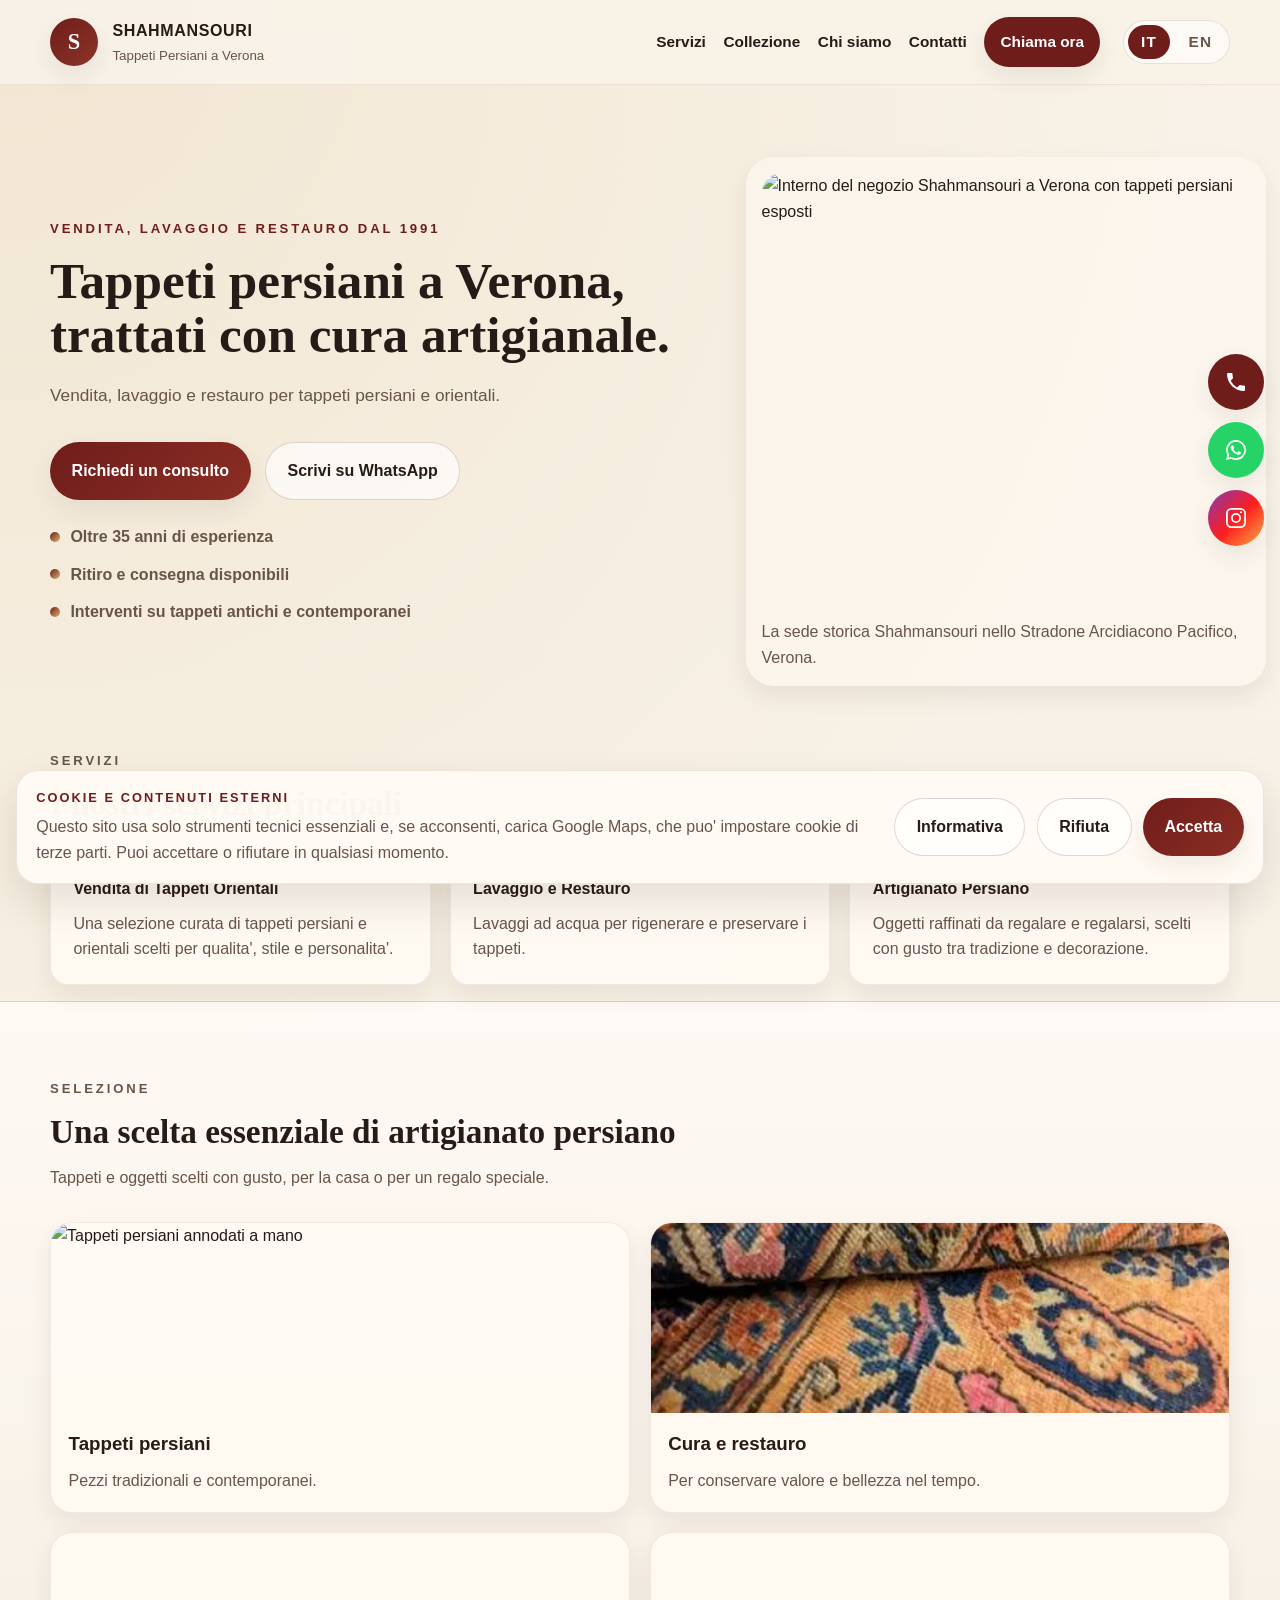
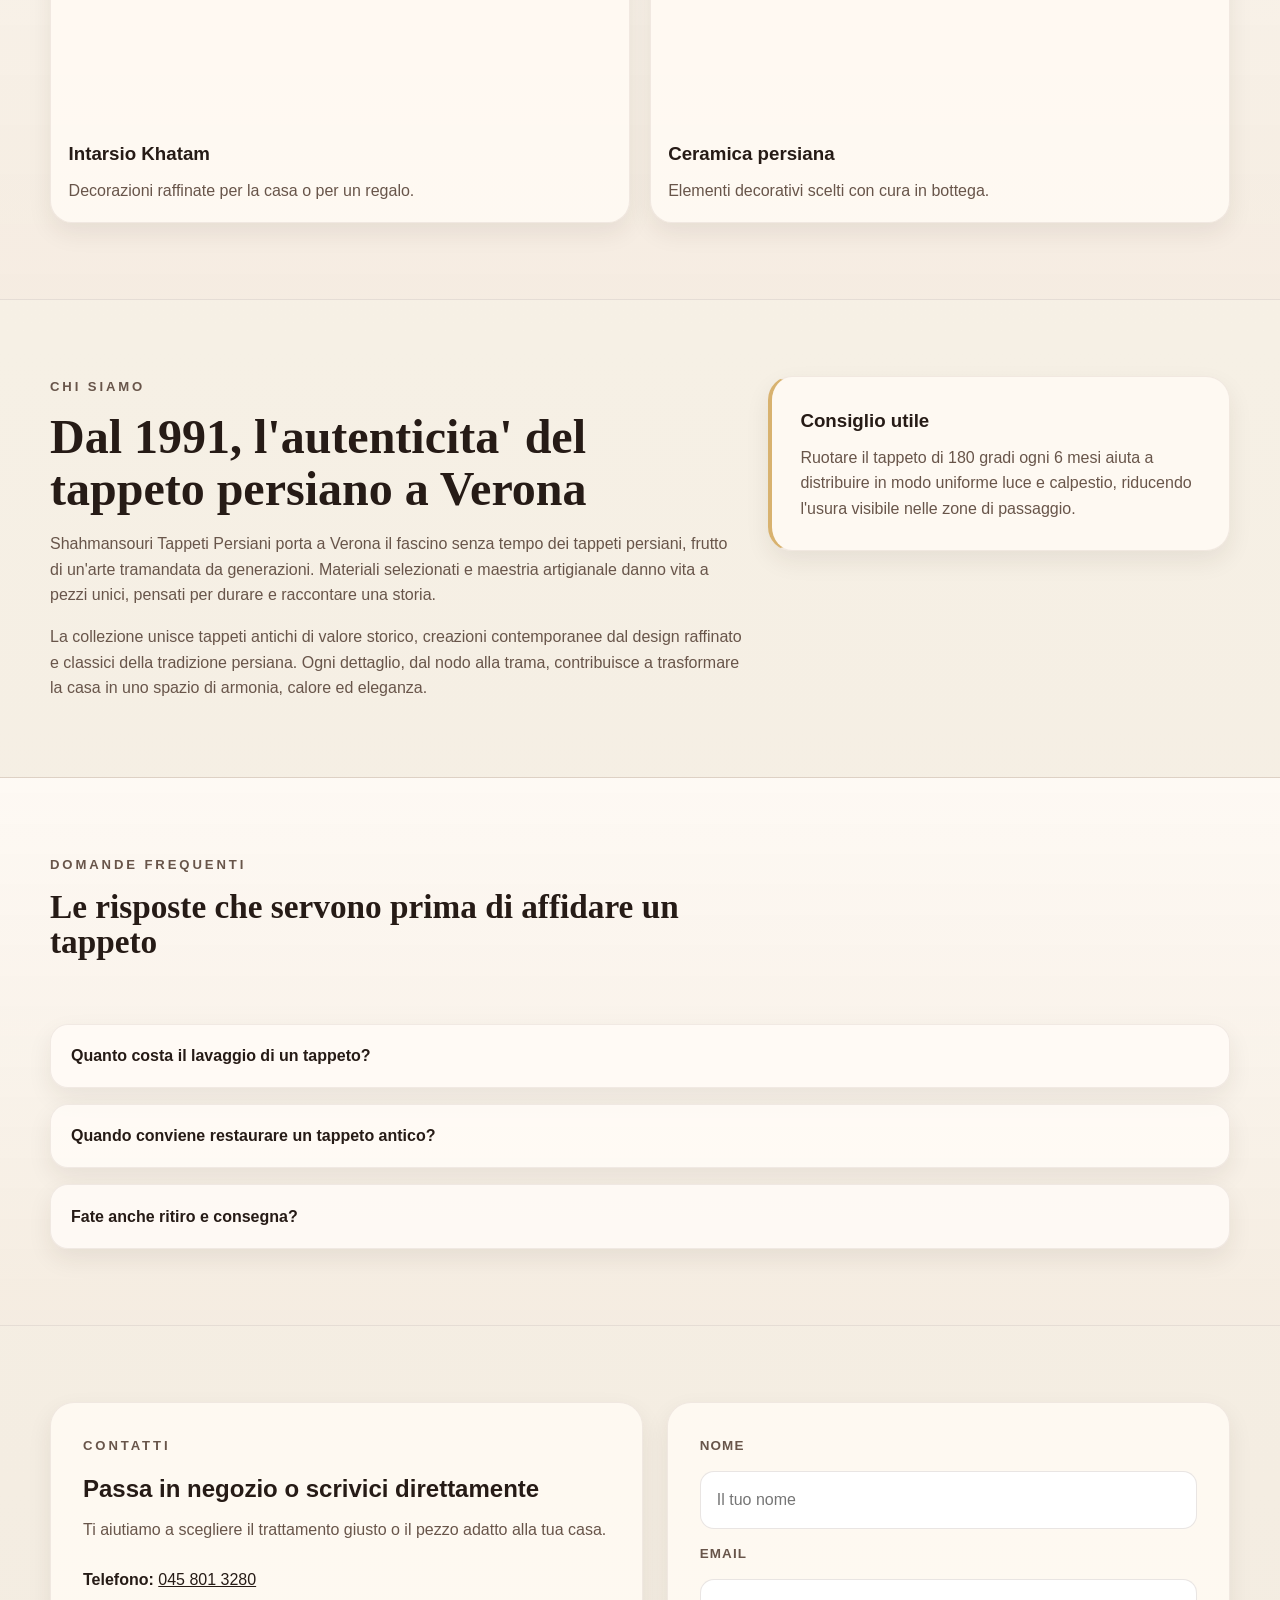
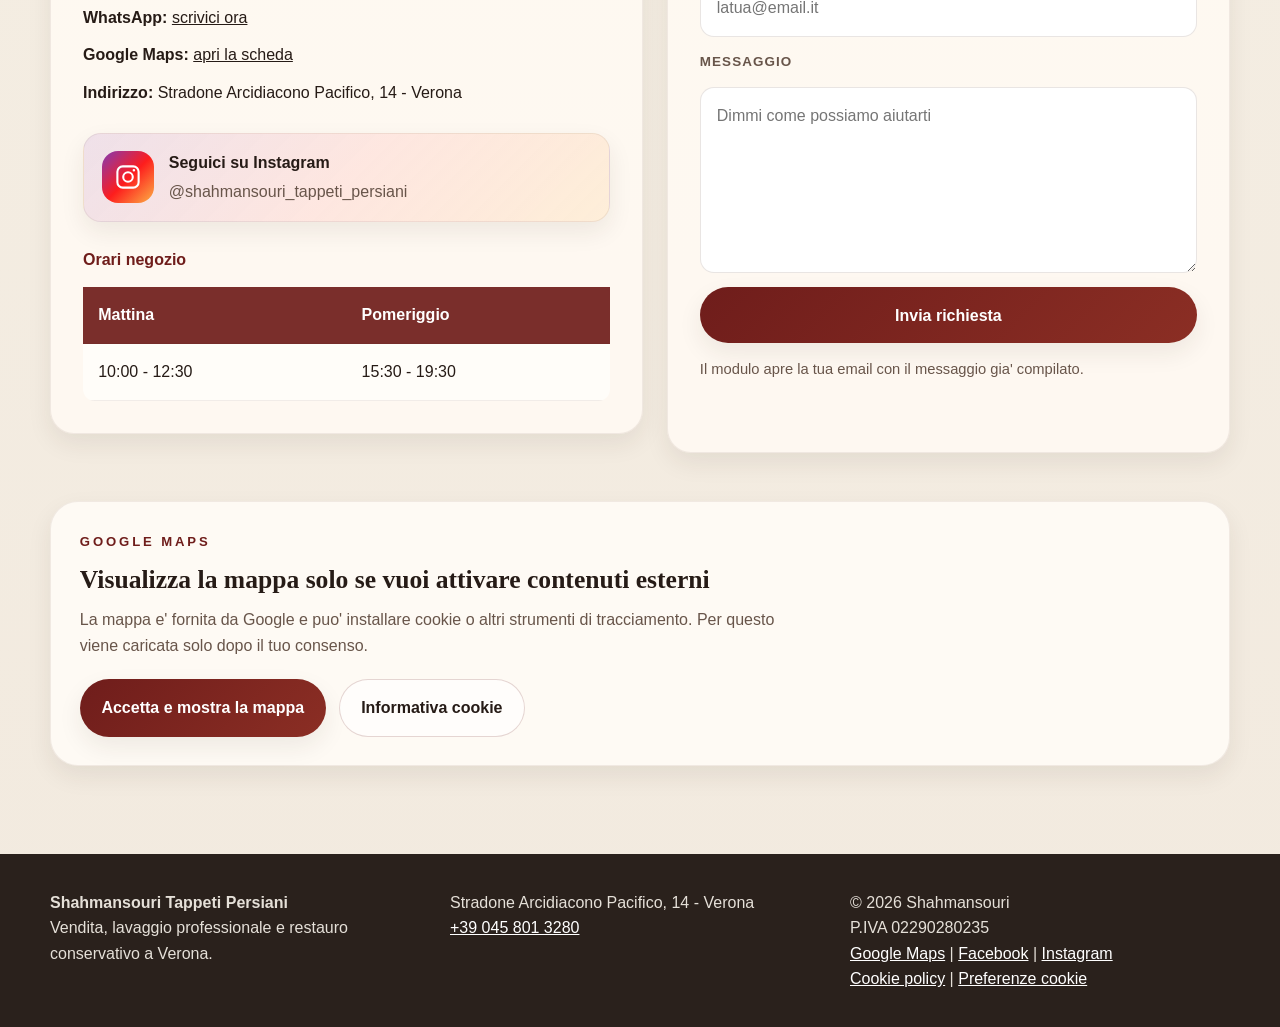
==== index.html @ 8c0ac8fa "Republish stable collection images on live site" ====
<!DOCTYPE html>
<html lang="it">
<head>
    <meta charset="UTF-8">
    <meta name="viewport" content="width=device-width, initial-scale=1.0">
    <title>Tappeti Persiani Verona | Vendita, Lavaggio e Restauro | Shahmansouri</title>
    <meta name="description" content="Shahmansouri a Verona: vendita di tappeti persiani, lavaggio professionale, restauro conservativo e complementi di artigianato orientale.">
    <meta name="theme-color" content="#6f1d1b">
    <meta http-equiv="Content-Security-Policy" content="default-src 'self'; script-src 'self' 'sha256-X7M4j4RfcPosdsd8VoTT4KIIyjsyhcDF1NCoS5s9+d0='; style-src 'self'; img-src 'self' data: https:; font-src 'self' data:; connect-src 'self'; frame-src https://www.google.com; object-src 'none'; base-uri 'self'; form-action 'self' mailto:; upgrade-insecure-requests">
    <meta property="og:title" content="Shahmansouri | Tappeti Persiani a Verona">
    <meta property="og:description" content="Dal 1991 a Verona: vendita, lavaggio professionale e restauro conservativo di tappeti persiani e orientali.">
    <meta property="og:image" content="HOME_optimized.webp">
    <meta property="og:url" content="https://persianhandicrafts.it">
    <meta property="og:type" content="website">
    <link rel="canonical" href="https://persianhandicrafts.it/">
    <link rel="alternate" hreflang="it" href="https://persianhandicrafts.it/">
    <link rel="alternate" hreflang="en" href="https://persianhandicrafts.it/english.html">
    <link rel="alternate" hreflang="x-default" href="https://persianhandicrafts.it/">
    <link rel="preload" href="style.css" as="style">
    <link rel="stylesheet" href="style.css">
    <link rel="preload" as="image" href="HOME_optimized.webp" fetchpriority="high">
    <script src="script.js" defer></script>
    <script type="application/ld+json">
        {
            "@context": "https://schema.org",
            "@type": "LocalBusiness",
            "name": "Shahmansouri Tappeti Persiani",
            "image": "https://persianhandicrafts.it/HOME_optimized.webp",
            "url": "https://persianhandicrafts.it",
            "telephone": "+390458013280",
            "address": {
                "@type": "PostalAddress",
                "streetAddress": "Stradone Arcidiacono Pacifico, 14",
                "addressLocality": "Verona",
                "addressCountry": "IT"
            },
            "description": "Vendita, lavaggio professionale e restauro conservativo di tappeti persiani e orientali a Verona.",
            "priceRange": "$$",
            "sameAs": [
                "https://share.google/4doBDBI2lrwiTFXmu",
                "https://www.facebook.com/profile.php?id=100047379565616",
                "https://www.instagram.com/shahmansouri_tappeti_persiani/"
            ]
        }
    </script>
</head>
<body>
    <header class="site-header">
        <div class="container header-bar">
            <a class="brand" href="#top" aria-label="Shahmansouri Home">
                <span class="brand-mark">S</span>
                <span class="brand-copy">
                    <strong>Shahmansouri</strong>
                    <small>Tappeti Persiani a Verona</small>
                </span>
            </a>

            <button class="nav-toggle" type="button" aria-expanded="false" aria-controls="site-nav">
                Menu
            </button>

            <nav id="site-nav" class="site-nav" aria-label="Navigazione principale">
                <a href="#servizi">Servizi</a>
                <a href="#collezione">Collezione</a>
                <a href="#storia">Chi siamo</a>
                <a href="#contatti">Contatti</a>
                <a class="nav-phone" href="tel:+390458013280">Chiama ora</a>
                <nav class="language-switch" aria-label="Lingua">
                    <a class="language-link is-active" href="index.html" lang="it" hreflang="it">IT</a>
                    <a class="language-link" href="english.html" lang="en" hreflang="en">EN</a>
                </nav>
            </nav>
        </div>
    </header>

    <main id="top">
        <section class="hero">
            <div class="container hero-grid">
                <div class="hero-copy">
                    <p class="eyebrow">Vendita, lavaggio e restauro dal 1991</p>
                    <h1>Tappeti persiani a Verona, trattati con cura artigianale.</h1>
                    <p class="hero-text">
                        Vendita, lavaggio e restauro per tappeti persiani e orientali.
                    </p>

                    <div class="hero-actions">
                        <a class="button button-primary" href="tel:+390458013280">Richiedi un consulto</a>
                        <a class="button button-secondary" href="https://wa.me/393392668950" target="_blank" rel="noopener">Scrivi su WhatsApp</a>
                    </div>

                    <ul class="hero-highlights" aria-label="Punti chiave">
                        <li>Oltre 35 anni di esperienza</li>
                        <li>Ritiro e consegna disponibili</li>
                        <li>Interventi su tappeti antichi e contemporanei</li>
                    </ul>
                </div>

                <figure class="hero-visual">
                    <picture>
                        <img
                            src="HOME_optimized.webp"
                            alt="Interno del negozio Shahmansouri a Verona con tappeti persiani esposti"
                            fetchpriority="high"
                            loading="eager"
                            width="1200"
                            height="900"
                        >
                    </picture>
                    <figcaption>La sede storica Shahmansouri nello Stradone Arcidiacono Pacifico, Verona.</figcaption>
                </figure>
            </div>
        </section>

        <section id="servizi" class="trust-strip">
            <div class="container">
                <div class="section-heading reveal">
                    <p class="eyebrow">Servizi</p>
                    <h2>I nostri servizi principali</h2>
                </div>

                <div class="trust-grid">
                <div class="trust-card reveal">
                    <strong>Vendita di Tappeti Orientali</strong>
                    <p>Una selezione curata di tappeti persiani e orientali scelti per qualita', stile e personalita'.</p>
                </div>
                <div class="trust-card reveal">
                    <strong>Lavaggio e Restauro</strong>
                    <p>Lavaggi ad acqua per rigenerare e preservare i tappeti.</p>
                </div>
                <div class="trust-card reveal">
                    <strong>Artigianato Persiano</strong>
                    <p>Oggetti raffinati da regalare e regalarsi, scelti con gusto tra tradizione e decorazione.</p>
                </div>
                </div>
            </div>
        </section>

        <section id="collezione" class="section-shell section-contrast">
            <div class="container">
                <div class="section-heading reveal">
                    <p class="eyebrow">Selezione</p>
                    <h2>Una scelta essenziale di artigianato persiano</h2>
                    <p>
                        Tappeti e oggetti scelti con gusto, per la casa o per un regalo speciale.
                    </p>
                </div>

                <div class="collection-grid">
                    <article class="collection-card reveal">
                        <picture>
                            <source media="(max-width: 767px)" srcset="HOME_optimized.webp">
                            <img src="HOME_optimized.webp" alt="Tappeti persiani annodati a mano" width="600" height="600" loading="lazy">
                        </picture>
                        <div class="card-copy">
                            <h3>Tappeti persiani</h3>
                            <p>Pezzi tradizionali e contemporanei.</p>
                        </div>
                    </article>

                    <article class="collection-card reveal">
                        <picture>
                            <source media="(max-width: 767px)" srcset="lavaggio-restauro-tappeti-verona-mobile.webp">
                            <img src="lavaggio-restauro-tappeti-verona-mobile.webp" alt="Dettaglio di tappeto durante lavorazione di lavaggio e restauro" width="600" height="600" loading="lazy">
                        </picture>
                        <div class="card-copy">
                            <h3>Cura e restauro</h3>
                            <p>Per conservare valore e bellezza nel tempo.</p>
                        </div>
                    </article>

                    <article class="collection-card reveal">
                        <picture>
                            <source media="(max-width: 767px)" srcset="intarsio-persiano-khatam-mobile.webp">
                            <img src="intarsio-persiano-khatam-mobile.webp" alt="Oggetto in intarsio persiano Khatam" width="600" height="600" loading="lazy">
                        </picture>
                        <div class="card-copy">
                            <h3>Intarsio Khatam</h3>
                            <p>Decorazioni raffinate per la casa o per un regalo.</p>
                        </div>
                    </article>

                    <article class="collection-card reveal">
                        <picture>
                            <source media="(max-width: 767px)" srcset="Ceramica-Persiana-Verona-mobile.webp">
                            <img src="Ceramica-Persiana-Verona-mobile.webp" alt="Ceramica persiana artigianale" width="600" height="600" loading="lazy">
                        </picture>
                        <div class="card-copy">
                            <h3>Ceramica persiana</h3>
                            <p>Elementi decorativi scelti con cura in bottega.</p>
                        </div>
                    </article>
                </div>
            </div>
        </section>

        <section id="storia" class="section-shell">
            <div class="container story-grid">
                <div class="story-copy reveal">
                    <p class="eyebrow">Chi siamo</p>
                    <h2>Dal 1991, l'autenticita' del tappeto persiano a Verona</h2>
                    <p>
                        Shahmansouri Tappeti Persiani porta a Verona il fascino senza tempo dei tappeti persiani,
                        frutto di un'arte tramandata da generazioni. Materiali selezionati e maestria artigianale
                        danno vita a pezzi unici, pensati per durare e raccontare una storia.
                    </p>
                    <p>
                        La collezione unisce tappeti antichi di valore storico, creazioni contemporanee dal design
                        raffinato e classici della tradizione persiana. Ogni dettaglio, dal nodo alla trama,
                        contribuisce a trasformare la casa in uno spazio di armonia, calore ed eleganza.
                    </p>
                </div>

                <aside class="tip-card reveal">
                    <h3>Consiglio utile</h3>
                    <p>
                        Ruotare il tappeto di 180 gradi ogni 6 mesi aiuta a distribuire in modo uniforme
                        luce e calpestio, riducendo l'usura visibile nelle zone di passaggio.
                    </p>
                </aside>
            </div>
        </section>

        <section class="section-shell section-contrast">
            <div class="container faq-grid">
                <div class="section-heading reveal">
                    <p class="eyebrow">Domande frequenti</p>
                    <h2>Le risposte che servono prima di affidare un tappeto</h2>
                </div>

                <details class="faq-item reveal">
                    <summary>Quanto costa il lavaggio di un tappeto?</summary>
                    <p>Il costo dipende da dimensioni, materiali, stato di sporco e tipologia di lavorazione richiesta. In negozio possiamo indicare il trattamento piu' corretto e un preventivo.</p>
                </details>
                <details class="faq-item reveal">
                    <summary>Quando conviene restaurare un tappeto antico?</summary>
                    <p>Conviene intervenire quando ci sono bordi che cedono, frange consumate, piccoli buchi o aree fragili. Un intervento tempestivo evita danni piu' estesi.</p>
                </details>
                <details class="faq-item reveal">
                    <summary>Fate anche ritiro e consegna?</summary>
                    <p>Si', per Verona e aree limitrofe possiamo valutare ritiro e riconsegna, soprattutto per tappeti di grandi dimensioni o delicati.</p>
                </details>
            </div>
        </section>

        <section id="contatti" class="section-shell contact-shell">
            <div class="container contact-grid">
                <div class="contact-panel reveal">
                    <p class="eyebrow">Contatti</p>
                    <h2>Passa in negozio o scrivici direttamente</h2>
                    <p>
                        Ti aiutiamo a scegliere il trattamento giusto o il pezzo adatto alla tua casa.
                    </p>

                    <ul class="contact-list">
                        <li><strong>Telefono:</strong> <a href="tel:+390458013280">045 801 3280</a></li>
                        <li><strong>WhatsApp:</strong> <a href="https://wa.me/393392668950" target="_blank" rel="noopener">scrivici ora</a></li>
                        <li><strong>Google Maps:</strong> <a href="https://share.google/4doBDBI2lrwiTFXmu" target="_blank" rel="noopener">apri la scheda</a></li>
                        <li><strong>Indirizzo:</strong> Stradone Arcidiacono Pacifico, 14 - Verona</li>
                    </ul>

                    <a class="social-follow-card instagram-card" href="https://www.instagram.com/shahmansouri_tappeti_persiani/" target="_blank" rel="noopener" aria-label="Segui Shahmansouri su Instagram">
                        <span class="social-icon" aria-hidden="true">
                            <svg viewBox="0 0 24 24">
                                <path d="M7.5 2h9A5.5 5.5 0 0 1 22 7.5v9a5.5 5.5 0 0 1-5.5 5.5h-9A5.5 5.5 0 0 1 2 16.5v-9A5.5 5.5 0 0 1 7.5 2Zm0 1.8A3.7 3.7 0 0 0 3.8 7.5v9a3.7 3.7 0 0 0 3.7 3.7h9a3.7 3.7 0 0 0 3.7-3.7v-9a3.7 3.7 0 0 0-3.7-3.7Zm9.55 1.35a1.1 1.1 0 1 1 0 2.2 1.1 1.1 0 0 1 0-2.2ZM12 7a5 5 0 1 1 0 10 5 5 0 0 1 0-10Zm0 1.8A3.2 3.2 0 1 0 12 15.2 3.2 3.2 0 0 0 12 8.8Z" fill="currentColor"/>
                            </svg>
                        </span>
                        <span class="social-copy">
                            <strong>Seguici su Instagram</strong>
                            <span>@shahmansouri_tappeti_persiani</span>
                        </span>
                    </a>

                    <table class="hours-table">
                        <caption>Orari negozio</caption>
                        <tr>
                            <th>Mattina</th>
                            <th>Pomeriggio</th>
                        </tr>
                        <tr>
                            <td><time datetime="10:00">10:00</time> - <time datetime="12:30">12:30</time></td>
                            <td><time datetime="15:30">15:30</time> - <time datetime="19:30">19:30</time></td>
                        </tr>
                    </table>
                </div>

                <div class="contact-form-card reveal">
                    <form id="contact-form">
                        <label for="nome">Nome</label>
                        <input type="text" id="nome" name="nome" placeholder="Il tuo nome" autocomplete="name" required>

                        <label for="email">Email</label>
                        <input type="email" id="email" name="email" placeholder="latua@email.it" autocomplete="email" required>

                        <label for="messaggio">Messaggio</label>
                        <textarea id="messaggio" name="messaggio" rows="6" placeholder="Dimmi come possiamo aiutarti" autocomplete="off" required></textarea>

                        <button type="submit" class="button button-primary button-full">Invia richiesta</button>
                        <p class="form-note">Il modulo apre la tua email con il messaggio gia' compilato.</p>
                        <p id="form-feedback" class="form-feedback" aria-live="polite"></p>
                    </form>
                </div>
            </div>
        </section>

        <section class="map-shell">
            <div class="container reveal">
                <div class="map-consent-box">
                    <div class="map-consent-placeholder" data-map-placeholder>
                        <p class="eyebrow">Google Maps</p>
                        <h2>Visualizza la mappa solo se vuoi attivare contenuti esterni</h2>
                        <p>
                            La mappa e' fornita da Google e puo' installare cookie o altri strumenti di tracciamento.
                            Per questo viene caricata solo dopo il tuo consenso.
                        </p>
                        <div class="map-consent-actions">
                            <button type="button" class="button button-primary" data-accept-cookies>
                                Accetta e mostra la mappa
                            </button>
                            <a class="button button-secondary" href="cookie-policy.html">
                                Informativa cookie
                            </a>
                        </div>
                    </div>
                    <iframe
                        class="lazy-map"
                        title="Mappa Shahmansouri Tappeti Persiani Verona"
                        data-src="https://www.google.com/maps/embed?pb=%211m18%211m12%211m3%211d2799.150003643337%212d10.993705876774602%213d45.44663327107368%212m3%211f0%212f0%213f0%213m2%211i1024%212i768%214f13.1%213m3%211m2%211s0x477f5f4c13176e4d%3A0xae1553cb17413e20%212sShahmansouri%20tappeti%20persiani%215e0%213m2%211sit%212sit%214v1774476660778%215m2%211sit%212sit"
                        height="360"
                        loading="lazy"
                        referrerpolicy="no-referrer-when-downgrade"
                        allowfullscreen
                        hidden>
                    </iframe>
                </div>
            </div>
        </section>
    </main>

    <aside class="floating-actions" aria-label="Contatti rapidi">
        <a href="tel:+390458013280" class="floating-action floating-phone" aria-label="Chiama Shahmansouri" title="Chiama">
            <svg viewBox="0 0 24 24" aria-hidden="true">
                <path d="M6.62 10.79a15.06 15.06 0 0 0 6.59 6.59l2.2-2.2a1 1 0 0 1 1.02-.24 11.4 11.4 0 0 0 3.57.57 1 1 0 0 1 1 1V20a1 1 0 0 1-1 1A17 17 0 0 1 3 4a1 1 0 0 1 1-1h3.49a1 1 0 0 1 1 1 11.4 11.4 0 0 0 .57 3.57 1 1 0 0 1-.24 1.02Z" fill="currentColor"/>
            </svg>
            <span class="sr-only">Chiama</span>
        </a>

        <a href="https://wa.me/393392668950" class="floating-action floating-whatsapp" target="_blank" rel="noopener" aria-label="Scrivi su WhatsApp" title="WhatsApp">
            <svg viewBox="0 0 24 24" aria-hidden="true">
                <path d="M19.05 4.94A9.84 9.84 0 0 0 12.02 2a9.94 9.94 0 0 0-8.6 14.94L2 22l5.22-1.36A9.93 9.93 0 0 0 12.02 22h.01a9.99 9.99 0 0 0 7.02-17.06Zm-7.03 15.37h-.01a8.22 8.22 0 0 1-4.18-1.14l-.3-.18-3.1.81.83-3.02-.2-.31a8.29 8.29 0 1 1 6.96 3.84Zm4.54-6.2c-.25-.13-1.48-.73-1.72-.81-.23-.08-.4-.13-.57.12-.17.25-.65.81-.8.98-.15.17-.3.19-.56.06-.25-.13-1.07-.39-2.04-1.24-.75-.67-1.26-1.49-1.41-1.74-.15-.25-.02-.39.11-.52.12-.12.25-.3.38-.45.13-.15.17-.25.25-.42.08-.17.04-.31-.02-.44-.06-.13-.57-1.37-.78-1.88-.21-.5-.42-.43-.57-.44h-.49c-.17 0-.44.06-.67.31-.23.25-.88.86-.88 2.1 0 1.24.9 2.44 1.02 2.61.13.17 1.76 2.69 4.27 3.77.6.26 1.06.41 1.43.52.6.19 1.14.16 1.57.1.48-.07 1.48-.6 1.69-1.17.21-.58.21-1.07.15-1.17-.06-.1-.23-.15-.48-.27Z" fill="currentColor"/>
            </svg>
            <span class="sr-only">WhatsApp</span>
        </a>

        <a href="https://www.instagram.com/shahmansouri_tappeti_persiani/" class="floating-action floating-instagram" target="_blank" rel="noopener" aria-label="Seguici su Instagram" title="Instagram">
            <svg viewBox="0 0 24 24" aria-hidden="true">
                <path d="M7.5 2h9A5.5 5.5 0 0 1 22 7.5v9a5.5 5.5 0 0 1-5.5 5.5h-9A5.5 5.5 0 0 1 2 16.5v-9A5.5 5.5 0 0 1 7.5 2Zm0 1.8A3.7 3.7 0 0 0 3.8 7.5v9a3.7 3.7 0 0 0 3.7 3.7h9a3.7 3.7 0 0 0 3.7-3.7v-9a3.7 3.7 0 0 0-3.7-3.7Zm9.55 1.35a1.1 1.1 0 1 1 0 2.2 1.1 1.1 0 0 1 0-2.2ZM12 7a5 5 0 1 1 0 10 5 5 0 0 1 0-10Zm0 1.8A3.2 3.2 0 1 0 12 15.2 3.2 3.2 0 0 0 12 8.8Z" fill="currentColor"/>
            </svg>
            <span class="sr-only">Instagram</span>
        </a>
    </aside>

    <footer class="site-footer">
        <div class="container footer-grid">
            <div>
                <strong>Shahmansouri Tappeti Persiani</strong>
                <p>Vendita, lavaggio professionale e restauro conservativo a Verona.</p>
            </div>
            <div>
                <p>Stradone Arcidiacono Pacifico, 14 - Verona</p>
                <p><a href="tel:+390458013280">+39 045 801 3280</a></p>
            </div>
            <div>
                <p>&copy; <span id="current-year">2026</span> Shahmansouri</p>
                <p>P.IVA 02290280235</p>
                <p><a href="https://share.google/4doBDBI2lrwiTFXmu" target="_blank" rel="noopener">Google Maps</a> | <a href="https://www.facebook.com/profile.php?id=100047379565616" target="_blank" rel="noopener">Facebook</a> | <a href="https://www.instagram.com/shahmansouri_tappeti_persiani/" target="_blank" rel="noopener">Instagram</a></p>
                <p><a href="cookie-policy.html">Cookie policy</a> | <button type="button" class="footer-link-button" data-open-cookie-settings>Preferenze cookie</button></p>
            </div>
        </div>
    </footer>
    <div class="cookie-banner" data-cookie-banner hidden>
        <div class="cookie-banner__content">
            <div>
                <p class="cookie-banner__eyebrow">Cookie e contenuti esterni</p>
                <p class="cookie-banner__text">
                    Questo sito usa solo strumenti tecnici essenziali e, se acconsenti, carica Google Maps,
                    che puo' impostare cookie di terze parti. Puoi accettare o rifiutare in qualsiasi momento.
                </p>
            </div>
            <div class="cookie-banner__actions">
                <a class="button button-secondary" href="cookie-policy.html">Informativa</a>
                <button type="button" class="button button-secondary" data-reject-cookies>Rifiuta</button>
                <button type="button" class="button button-primary" data-accept-cookies>Accetta</button>
            </div>
        </div>
    </div>
</body>
</html>
---- style.css ----
:root {
    --bg: #f6f0e5;
    --bg-soft: #fbf7f0;
    --surface: rgba(255, 250, 243, 0.9);
    --surface-strong: #fffdf9;
    --surface-dark: #2a211c;
    --text: #261b16;
    --muted: #68554a;
    --line: rgba(79, 46, 27, 0.14);
    --primary: #6f1d1b;
    --primary-strong: #51110f;
    --accent: #d8b26f;
    --shadow: 0 18px 40px rgba(57, 34, 21, 0.12);
    --shadow-soft: 0 10px 24px rgba(57, 34, 21, 0.08);
    --radius-lg: 28px;
    --radius-md: 18px;
    --radius-sm: 12px;
    --container: 1180px;
}

* {
    box-sizing: border-box;
    margin: 0;
    padding: 0;
}

body {
    font-family: "Segoe UI", Tahoma, Geneva, Verdana, sans-serif;
    color: var(--text);
    background:
        radial-gradient(circle at top left, rgba(216, 178, 111, 0.18), transparent 28%),
        linear-gradient(180deg, #f8f2e8 0%, #f6f0e5 46%, #f2eadf 100%);
    line-height: 1.6;
}

body.nav-open {
    overflow: hidden;
}

img,
iframe {
    display: block;
    max-width: 100%;
}

[hidden] {
    display: none !important;
}

a {
    color: inherit;
}

button,
input,
textarea {
    font: inherit;
}

.container {
    width: min(calc(100% - 2rem), var(--container));
    margin: 0 auto;
}

.eyebrow {
    margin-bottom: 0.9rem;
    color: var(--primary);
    font-size: 0.82rem;
    font-weight: 800;
    letter-spacing: 0.22em;
    text-transform: uppercase;
}

.section-shell {
    padding: 4.75rem 0;
}

.section-contrast {
    background: linear-gradient(180deg, rgba(255, 251, 246, 0.88), rgba(245, 236, 225, 0.95));
    border-top: 1px solid var(--line);
    border-bottom: 1px solid var(--line);
}

.section-heading {
    max-width: 660px;
    margin-bottom: 2rem;
}

.section-heading h2,
.hero-copy h1 {
    font-family: Georgia, "Times New Roman", serif;
    line-height: 1.06;
}

.section-heading h2 {
    margin-bottom: 1rem;
    font-size: clamp(1.45rem, 2.6vw, 2.1rem);
}

.section-heading p,
.hero-text,
.story-copy p,
.tip-card p,
.collection-card p,
.trust-card p,
.faq-item p,
.contact-panel p {
    color: var(--muted);
}

.site-header {
    position: sticky;
    top: 0;
    z-index: 50;
    background: rgba(248, 242, 232, 0.96);
    border-bottom: 1px solid rgba(111, 29, 27, 0.08);
}

.header-bar {
    display: flex;
    align-items: center;
    justify-content: space-between;
    gap: 1rem;
    min-height: 84px;
}

.brand {
    display: inline-flex;
    align-items: center;
    gap: 0.9rem;
    text-decoration: none;
}

.brand-mark {
    display: grid;
    place-items: center;
    width: 48px;
    height: 48px;
    border-radius: 50%;
    background: linear-gradient(135deg, var(--primary), #8c3428);
    color: #fff;
    font-family: Georgia, "Times New Roman", serif;
    font-size: 1.4rem;
    font-weight: 700;
    box-shadow: var(--shadow-soft);
}

.brand-copy {
    display: flex;
    flex-direction: column;
    gap: 0.1rem;
}

.brand-copy strong {
    font-size: 1rem;
    letter-spacing: 0.04em;
    text-transform: uppercase;
}

.brand-copy small {
    color: var(--muted);
}

.site-nav {
    display: flex;
    align-items: center;
    gap: 1.1rem;
}

.site-nav a {
    text-decoration: none;
    font-size: 0.96rem;
    font-weight: 700;
}

.language-switch {
    display: inline-flex;
    align-items: center;
    gap: 0.35rem;
    margin-left: 0.35rem;
    padding: 0.25rem;
    border: 1px solid rgba(79, 46, 27, 0.12);
    border-radius: 999px;
    background: rgba(255, 255, 255, 0.62);
}

.language-link {
    display: inline-flex;
    align-items: center;
    justify-content: center;
    min-width: 40px;
    min-height: 34px;
    padding: 0 0.8rem;
    border-radius: 999px;
    color: var(--muted);
    text-decoration: none;
    font-size: 0.84rem;
    font-weight: 800;
    letter-spacing: 0.08em;
    text-transform: uppercase;
}

.language-link.is-active {
    background: var(--primary);
    color: #fff;
}

.site-nav a:hover,
.site-nav a:focus-visible {
    color: var(--primary);
}

.nav-phone {
    padding: 0.8rem 1rem;
    border-radius: 999px;
    background: var(--primary);
    color: #fff;
    box-shadow: var(--shadow-soft);
}

.nav-phone:hover,
.nav-phone:focus-visible {
    color: #fff;
    background: var(--primary-strong);
}

.nav-toggle {
    display: none;
    border: 1px solid var(--line);
    border-radius: 999px;
    background: var(--surface-strong);
    padding: 0.75rem 1rem;
    color: var(--text);
    cursor: pointer;
}

.hero {
    padding: 4.5rem 0 4rem;
}

.hero-grid {
    display: grid;
    grid-template-columns: minmax(0, 1.15fr) minmax(320px, 0.85fr);
    align-items: center;
    gap: 2.5rem;
}

.hero-copy h1 {
    margin-bottom: 1.25rem;
    font-size: clamp(1.85rem, 4vw, 3.2rem);
}

.hero-text {
    max-width: 620px;
    font-size: 1.08rem;
}

.hero-actions {
    display: flex;
    flex-wrap: wrap;
    gap: 0.9rem;
    margin: 2rem 0 1.5rem;
}

.button {
    display: inline-flex;
    align-items: center;
    justify-content: center;
    min-height: 52px;
    padding: 0.95rem 1.35rem;
    border-radius: 999px;
    text-decoration: none;
    font-weight: 800;
    transition: transform 0.24s ease, background-color 0.24s ease, color 0.24s ease, box-shadow 0.24s ease;
}

.button:hover,
.button:focus-visible {
    transform: translateY(-2px);
}

.button-primary {
    border: 0;
    background: linear-gradient(135deg, var(--primary), #8b2e24);
    color: #fff;
    box-shadow: var(--shadow-soft);
}

.button-primary:hover,
.button-primary:focus-visible {
    background: linear-gradient(135deg, var(--primary-strong), #732118);
}

.button-secondary {
    border: 1px solid rgba(111, 29, 27, 0.18);
    background: rgba(255, 255, 255, 0.66);
    color: var(--text);
}

.button-full {
    width: 100%;
}

.hero-highlights {
    display: grid;
    gap: 0.75rem;
    list-style: none;
}

.hero-highlights li {
    display: flex;
    align-items: center;
    gap: 0.65rem;
    color: var(--muted);
    font-weight: 600;
}

.hero-highlights li::before {
    content: "";
    width: 10px;
    height: 10px;
    border-radius: 50%;
    background: linear-gradient(135deg, var(--primary), var(--accent));
    flex: 0 0 auto;
}

.hero-visual {
    max-width: 520px;
    margin-left: auto;
    padding: 1rem;
    border-radius: var(--radius-lg);
    background: rgba(255, 250, 243, 0.56);
    box-shadow: var(--shadow-soft);
}

.hero-visual picture {
    display: block;
}

.hero-visual img {
    width: 100%;
    aspect-ratio: 4 / 3;
    max-height: 430px;
    object-fit: cover;
    border-radius: calc(var(--radius-lg) - 8px);
}

.hero-visual figcaption {
    padding-top: 1rem;
    color: var(--muted);
}

.trust-strip {
    padding-bottom: 1rem;
}

.trust-grid {
    display: grid;
    grid-template-columns: repeat(3, minmax(0, 1fr));
    gap: 1.2rem;
}

.trust-card,
.collection-card,
.tip-card,
.contact-panel,
.contact-form-card {
    background: var(--surface);
    border: 1px solid rgba(79, 46, 27, 0.08);
    box-shadow: var(--shadow-soft);
}

.trust-card {
    min-height: 100%;
    padding: 1.4rem;
    border-radius: var(--radius-md);
}

.trust-card strong,
.collection-card h3,
.tip-card h3,
.contact-panel h2 {
    display: block;
    margin-bottom: 0.55rem;
}

.collection-grid {
    display: grid;
    grid-template-columns: repeat(2, minmax(0, 1fr));
    gap: 1.2rem;
}

.collection-card {
    overflow: hidden;
    border-radius: 22px;
}

.collection-card picture {
    display: block;
}

.collection-card img {
    width: 100%;
    aspect-ratio: 4 / 3;
    max-height: 190px;
    object-fit: cover;
    object-position: center;
}

.card-copy {
    padding: 1rem 1.1rem 1.15rem;
}

.story-grid {
    display: grid;
    grid-template-columns: minmax(0, 1.2fr) minmax(320px, 0.8fr);
    gap: 1.5rem;
    align-items: start;
}

.story-copy h2 {
    margin-bottom: 1rem;
    font-size: clamp(2rem, 4vw, 3rem);
    font-family: Georgia, "Times New Roman", serif;
    line-height: 1.08;
}

.story-copy p + p {
    margin-top: 1rem;
}

.tip-card {
    padding: 1.8rem;
    border-radius: 24px;
    border-left: 4px solid var(--accent);
}

.faq-grid {
    display: grid;
    gap: 1rem;
}

.faq-item {
    border: 1px solid rgba(79, 46, 27, 0.08);
    border-radius: var(--radius-md);
    background: rgba(255, 251, 246, 0.88);
    box-shadow: var(--shadow-soft);
    overflow: hidden;
}

.faq-item summary {
    padding: 1.15rem 1.25rem;
    cursor: pointer;
    font-weight: 700;
    list-style: none;
}

.faq-item summary::marker {
    content: "";
}

.faq-item p {
    padding: 0 1.25rem 1.2rem;
}

.contact-shell {
    padding-bottom: 3rem;
}

.contact-grid {
    display: grid;
    grid-template-columns: minmax(0, 1fr) minmax(0, 0.95fr);
    gap: 1.5rem;
    align-items: start;
}

.contact-panel,
.contact-form-card {
    padding: 2rem;
    border-radius: 24px;
}

.contact-list {
    display: grid;
    gap: 0.75rem;
    margin: 1.5rem 0 1.75rem;
    list-style: none;
}

.contact-list strong {
    color: var(--text);
}

.social-follow-card {
    display: flex;
    align-items: center;
    gap: 0.95rem;
    margin-bottom: 1.6rem;
    padding: 1rem 1.1rem;
    border: 1px solid rgba(79, 46, 27, 0.08);
    border-radius: 18px;
    text-decoration: none;
    box-shadow: var(--shadow-soft);
    transition: transform 0.22s ease, box-shadow 0.22s ease;
}

.social-follow-card:hover,
.social-follow-card:focus-visible {
    transform: translateY(-2px);
    box-shadow: var(--shadow);
}

.instagram-card {
    background: linear-gradient(135deg, rgba(131, 58, 180, 0.12), rgba(253, 29, 29, 0.08), rgba(252, 176, 69, 0.14));
}

.social-icon {
    display: inline-flex;
    align-items: center;
    justify-content: center;
    width: 52px;
    height: 52px;
    border-radius: 16px;
    background: linear-gradient(135deg, #833ab4, #fd1d1d 52%, #fcb045);
    color: #fff;
    flex: 0 0 auto;
}

.social-icon svg {
    width: 28px;
    height: 28px;
}

.social-copy {
    display: grid;
    gap: 0.2rem;
}

.social-copy strong {
    color: var(--text);
}

.social-copy span:last-child {
    color: var(--muted);
}

.hours-table {
    width: 100%;
    border-collapse: collapse;
    overflow: hidden;
    border-radius: var(--radius-sm);
    background: var(--surface-strong);
}

.hours-table caption {
    margin-bottom: 0.9rem;
    text-align: left;
    color: var(--primary);
    font-weight: 800;
}

.hours-table th,
.hours-table td {
    padding: 0.95rem;
    text-align: left;
    border-bottom: 1px solid rgba(79, 46, 27, 0.08);
}

.hours-table th {
    background: rgba(111, 29, 27, 0.92);
    color: #fff;
}

.contact-form-card form {
    display: grid;
    gap: 0.9rem;
}

.contact-form-card label {
    font-size: 0.84rem;
    font-weight: 800;
    letter-spacing: 0.08em;
    text-transform: uppercase;
    color: var(--muted);
}

.contact-form-card input,
.contact-form-card textarea {
    width: 100%;
    border: 1px solid rgba(79, 46, 27, 0.12);
    border-radius: 14px;
    background: #fff;
    padding: 0.95rem 1rem;
    color: var(--text);
}

.contact-form-card input:focus,
.contact-form-card textarea:focus {
    outline: 2px solid rgba(111, 29, 27, 0.18);
    border-color: rgba(111, 29, 27, 0.35);
}

.form-feedback {
    min-height: 1.5rem;
    color: var(--muted);
    font-size: 0.94rem;
}

.form-note {
    color: var(--muted);
    font-size: 0.92rem;
}

.map-shell {
    padding: 0 0 5.5rem;
}

.map-shell iframe {
    width: 100%;
    border: 0;
    border-radius: var(--radius-lg);
    box-shadow: var(--shadow-soft);
}

.map-consent-box {
    display: grid;
    gap: 1rem;
}

.map-consent-placeholder {
    padding: 1.8rem;
    border: 1px solid rgba(79, 46, 27, 0.08);
    border-radius: var(--radius-lg);
    background: rgba(255, 251, 246, 0.92);
    box-shadow: var(--shadow-soft);
}

.map-consent-placeholder h2 {
    margin-bottom: 0.8rem;
    font-size: clamp(1.2rem, 2vw, 1.65rem);
    font-family: Georgia, "Times New Roman", serif;
    line-height: 1.12;
}

.map-consent-placeholder p:last-of-type {
    max-width: 720px;
    color: var(--muted);
}

.map-consent-actions {
    display: flex;
    flex-wrap: wrap;
    gap: 0.8rem;
    margin-top: 1.25rem;
}

.site-footer {
    padding: 2.2rem 0;
    background: var(--surface-dark);
    color: rgba(255, 250, 243, 0.88);
}

.footer-grid {
    display: grid;
    grid-template-columns: repeat(3, minmax(0, 1fr));
    gap: 1.25rem;
}

.site-footer a {
    color: #fff;
}

.footer-link-button {
    display: inline;
    border: 0;
    padding: 0;
    background: none;
    color: #fff;
    cursor: pointer;
    text-decoration: underline;
}

.floating-actions {
    position: fixed;
    right: 1rem;
    top: 50%;
    z-index: 60;
    display: flex;
    flex-direction: column;
    gap: 0.75rem;
    transform: translateY(-50%);
}

.floating-action {
    display: inline-flex;
    align-items: center;
    justify-content: center;
    width: 56px;
    height: 56px;
    border-radius: 50%;
    color: #fff;
    text-decoration: none;
    box-shadow: var(--shadow-soft);
    transition: transform 0.22s ease, box-shadow 0.22s ease;
}

.floating-action:hover,
.floating-action:focus-visible {
    transform: scale(1.06);
    box-shadow: var(--shadow);
}

.floating-action svg {
    width: 24px;
    height: 24px;
}

.floating-phone {
    background: var(--primary);
}

.floating-whatsapp {
    background: #25d366;
}

.floating-instagram {
    background: linear-gradient(135deg, #833ab4, #fd1d1d 52%, #fcb045);
}

.sr-only {
    position: absolute;
    width: 1px;
    height: 1px;
    padding: 0;
    margin: -1px;
    overflow: hidden;
    clip-path: inset(50%);
    white-space: nowrap;
    border: 0;
}

.reveal {
    opacity: 1;
    transform: none;
}

.cookie-banner {
    position: fixed;
    left: 1rem;
    right: 1rem;
    bottom: 1rem;
    z-index: 80;
}

.cookie-banner__content {
    display: grid;
    grid-template-columns: minmax(0, 1fr) auto;
    gap: 1rem;
    align-items: center;
    padding: 1.1rem 1.2rem;
    border: 1px solid rgba(79, 46, 27, 0.1);
    border-radius: 22px;
    background: rgba(255, 250, 243, 0.98);
    box-shadow: var(--shadow);
}

.cookie-banner__eyebrow {
    margin-bottom: 0.35rem;
    color: var(--primary);
    font-size: 0.8rem;
    font-weight: 800;
    letter-spacing: 0.16em;
    text-transform: uppercase;
}

.cookie-banner__text {
    color: var(--muted);
}

.cookie-banner__actions {
    display: flex;
    flex-wrap: wrap;
    gap: 0.7rem;
    justify-content: flex-end;
}

.legal-page {
    padding: 4rem 0 5rem;
}

.legal-card {
    max-width: 860px;
    padding: 2rem;
    border: 1px solid rgba(79, 46, 27, 0.08);
    border-radius: 24px;
    background: rgba(255, 251, 246, 0.92);
    box-shadow: var(--shadow-soft);
}

.legal-card h1,
.legal-card h2 {
    font-family: Georgia, "Times New Roman", serif;
    line-height: 1.12;
}

.legal-card h1 {
    margin-bottom: 1rem;
    font-size: clamp(1.6rem, 3.3vw, 2.4rem);
}

.legal-card h2 {
    margin: 2rem 0 0.75rem;
    font-size: 1.12rem;
}

.legal-card p,
.legal-card li {
    color: var(--muted);
}

.legal-card ul {
    padding-left: 1.2rem;
}

.legal-card li + li,
.legal-card p + p {
    margin-top: 0.7rem;
}

.legal-actions {
    display: flex;
    flex-wrap: wrap;
    gap: 0.8rem;
    margin-top: 1.5rem;
}

@media (max-width: 980px) {
    .nav-toggle {
        display: inline-flex;
    }

    .site-nav {
        position: fixed;
        inset: 84px 1rem auto 1rem;
        display: grid;
        gap: 0.5rem;
        padding: 1rem;
        border: 1px solid rgba(79, 46, 27, 0.12);
        border-radius: 24px;
        background: rgba(255, 250, 243, 0.98);
        box-shadow: var(--shadow);
        opacity: 0;
        visibility: hidden;
        transform: translateY(-10px);
        transition: opacity 0.22s ease, transform 0.22s ease, visibility 0s linear 0.22s;
    }

    .language-switch {
        margin-left: 0;
        width: fit-content;
    }

    .site-nav.is-open {
        opacity: 1;
        visibility: visible;
        transform: translateY(0);
        transition-delay: 0s, 0s, 0s;
    }

    .hero-grid,
    .story-grid,
    .contact-grid,
    .trust-grid,
    .footer-grid {
        grid-template-columns: 1fr;
    }

    .hero {
        padding-top: 3rem;
    }

    .hero-copy h1 {
        font-size: clamp(1.65rem, 6vw, 2.4rem);
    }

    .cookie-banner__content {
        grid-template-columns: 1fr;
    }

    .cookie-banner__actions {
        justify-content: flex-start;
    }

}

@media (max-width: 640px) {
    .section-shell {
        padding: 3.5rem 0;
    }

    .header-bar {
        min-height: 76px;
    }

    .container {
        width: min(calc(100% - 1.25rem), var(--container));
    }

    .hero-actions {
        flex-direction: column;
    }

    .hero-visual {
        max-width: none;
        margin-left: 0;
        padding: 0.75rem;
    }

    .hero-visual img {
        aspect-ratio: 5 / 4;
        max-height: 220px;
    }

    .collection-card img {
        max-height: 150px;
    }

    .collection-grid {
        grid-template-columns: repeat(2, minmax(0, 1fr));
        gap: 0.9rem;
    }

    .card-copy {
        padding: 0.85rem 0.9rem 1rem;
    }

    .collection-card h3 {
        font-size: 1rem;
    }

    .collection-card p {
        font-size: 0.92rem;
    }

    .button {
        width: 100%;
    }

    .map-consent-actions,
    .legal-actions,
    .cookie-banner__actions {
        flex-direction: column;
    }

    .cookie-banner {
        left: 0.75rem;
        right: 0.75rem;
        bottom: 0.75rem;
    }

    .cookie-banner__content,
    .map-consent-placeholder,
    .legal-card {
        padding: 1.4rem;
    }

    .contact-panel,
    .contact-form-card,
    .trust-card,
    .tip-card {
        padding: 1.4rem;
    }

    .hours-table th,
    .hours-table td {
        padding: 0.8rem 0.75rem;
        font-size: 0.94rem;
    }

    .floating-actions {
        right: 0.75rem;
        gap: 0.6rem;
    }

    .floating-action {
        width: 50px;
        height: 50px;
    }

    .floating-action svg {
        width: 22px;
        height: 22px;
    }
}
---- style.css ----
:root {
    --bg: #f6f0e5;
    --bg-soft: #fbf7f0;
    --surface: rgba(255, 250, 243, 0.9);
    --surface-strong: #fffdf9;
    --surface-dark: #2a211c;
    --text: #261b16;
    --muted: #68554a;
    --line: rgba(79, 46, 27, 0.14);
    --primary: #6f1d1b;
    --primary-strong: #51110f;
    --accent: #d8b26f;
    --shadow: 0 18px 40px rgba(57, 34, 21, 0.12);
    --shadow-soft: 0 10px 24px rgba(57, 34, 21, 0.08);
    --radius-lg: 28px;
    --radius-md: 18px;
    --radius-sm: 12px;
    --container: 1180px;
}

* {
    box-sizing: border-box;
    margin: 0;
    padding: 0;
}

body {
    font-family: "Segoe UI", Tahoma, Geneva, Verdana, sans-serif;
    color: var(--text);
    background:
        radial-gradient(circle at top left, rgba(216, 178, 111, 0.18), transparent 28%),
        linear-gradient(180deg, #f8f2e8 0%, #f6f0e5 46%, #f2eadf 100%);
    line-height: 1.6;
}

body.nav-open {
    overflow: hidden;
}

img,
iframe {
    display: block;
    max-width: 100%;
}

[hidden] {
    display: none !important;
}

a {
    color: inherit;
}

button,
input,
textarea {
    font: inherit;
}

.container {
    width: min(calc(100% - 2rem), var(--container));
    margin: 0 auto;
}

.eyebrow {
    margin-bottom: 0.9rem;
    color: var(--primary);
    font-size: 0.82rem;
    font-weight: 800;
    letter-spacing: 0.22em;
    text-transform: uppercase;
}

.section-shell {
    padding: 4.75rem 0;
}

.section-contrast {
    background: linear-gradient(180deg, rgba(255, 251, 246, 0.88), rgba(245, 236, 225, 0.95));
    border-top: 1px solid var(--line);
    border-bottom: 1px solid var(--line);
}

.section-heading {
    max-width: 660px;
    margin-bottom: 2rem;
}

.section-heading h2,
.hero-copy h1 {
    font-family: Georgia, "Times New Roman", serif;
    line-height: 1.06;
}

.section-heading h2 {
    margin-bottom: 1rem;
    font-size: clamp(1.45rem, 2.6vw, 2.1rem);
}

.section-heading p,
.hero-text,
.story-copy p,
.tip-card p,
.collection-card p,
.trust-card p,
.faq-item p,
.contact-panel p {
    color: var(--muted);
}

.site-header {
    position: sticky;
    top: 0;
    z-index: 50;
    background: rgba(248, 242, 232, 0.96);
    border-bottom: 1px solid rgba(111, 29, 27, 0.08);
}

.header-bar {
    display: flex;
    align-items: center;
    justify-content: space-between;
    gap: 1rem;
    min-height: 84px;
}

.brand {
    display: inline-flex;
    align-items: center;
    gap: 0.9rem;
    text-decoration: none;
}

.brand-mark {
    display: grid;
    place-items: center;
    width: 48px;
    height: 48px;
    border-radius: 50%;
    background: linear-gradient(135deg, var(--primary), #8c3428);
    color: #fff;
    font-family: Georgia, "Times New Roman", serif;
    font-size: 1.4rem;
    font-weight: 700;
    box-shadow: var(--shadow-soft);
}

.brand-copy {
    display: flex;
    flex-direction: column;
    gap: 0.1rem;
}

.brand-copy strong {
    font-size: 1rem;
    letter-spacing: 0.04em;
    text-transform: uppercase;
}

.brand-copy small {
    color: var(--muted);
}

.site-nav {
    display: flex;
    align-items: center;
    gap: 1.1rem;
}

.site-nav a {
    text-decoration: none;
    font-size: 0.96rem;
    font-weight: 700;
}

.language-switch {
    display: inline-flex;
    align-items: center;
    gap: 0.35rem;
    margin-left: 0.35rem;
    padding: 0.25rem;
    border: 1px solid rgba(79, 46, 27, 0.12);
    border-radius: 999px;
    background: rgba(255, 255, 255, 0.62);
}

.language-link {
    display: inline-flex;
    align-items: center;
    justify-content: center;
    min-width: 40px;
    min-height: 34px;
    padding: 0 0.8rem;
    border-radius: 999px;
    color: var(--muted);
    text-decoration: none;
    font-size: 0.84rem;
    font-weight: 800;
    letter-spacing: 0.08em;
    text-transform: uppercase;
}

.language-link.is-active {
    background: var(--primary);
    color: #fff;
}

.site-nav a:hover,
.site-nav a:focus-visible {
    color: var(--primary);
}

.nav-phone {
    padding: 0.8rem 1rem;
    border-radius: 999px;
    background: var(--primary);
    color: #fff;
    box-shadow: var(--shadow-soft);
}

.nav-phone:hover,
.nav-phone:focus-visible {
    color: #fff;
    background: var(--primary-strong);
}

.nav-toggle {
    display: none;
    border: 1px solid var(--line);
    border-radius: 999px;
    background: var(--surface-strong);
    padding: 0.75rem 1rem;
    color: var(--text);
    cursor: pointer;
}

.hero {
    padding: 4.5rem 0 4rem;
}

.hero-grid {
    display: grid;
    grid-template-columns: minmax(0, 1.15fr) minmax(320px, 0.85fr);
    align-items: center;
    gap: 2.5rem;
}

.hero-copy h1 {
    margin-bottom: 1.25rem;
    font-size: clamp(1.85rem, 4vw, 3.2rem);
}

.hero-text {
    max-width: 620px;
    font-size: 1.08rem;
}

.hero-actions {
    display: flex;
    flex-wrap: wrap;
    gap: 0.9rem;
    margin: 2rem 0 1.5rem;
}

.button {
    display: inline-flex;
    align-items: center;
    justify-content: center;
    min-height: 52px;
    padding: 0.95rem 1.35rem;
    border-radius: 999px;
    text-decoration: none;
    font-weight: 800;
    transition: transform 0.24s ease, background-color 0.24s ease, color 0.24s ease, box-shadow 0.24s ease;
}

.button:hover,
.button:focus-visible {
    transform: translateY(-2px);
}

.button-primary {
    border: 0;
    background: linear-gradient(135deg, var(--primary), #8b2e24);
    color: #fff;
    box-shadow: var(--shadow-soft);
}

.button-primary:hover,
.button-primary:focus-visible {
    background: linear-gradient(135deg, var(--primary-strong), #732118);
}

.button-secondary {
    border: 1px solid rgba(111, 29, 27, 0.18);
    background: rgba(255, 255, 255, 0.66);
    color: var(--text);
}

.button-full {
    width: 100%;
}

.hero-highlights {
    display: grid;
    gap: 0.75rem;
    list-style: none;
}

.hero-highlights li {
    display: flex;
    align-items: center;
    gap: 0.65rem;
    color: var(--muted);
    font-weight: 600;
}

.hero-highlights li::before {
    content: "";
    width: 10px;
    height: 10px;
    border-radius: 50%;
    background: linear-gradient(135deg, var(--primary), var(--accent));
    flex: 0 0 auto;
}

.hero-visual {
    max-width: 520px;
    margin-left: auto;
    padding: 1rem;
    border-radius: var(--radius-lg);
    background: rgba(255, 250, 243, 0.56);
    box-shadow: var(--shadow-soft);
}

.hero-visual picture {
    display: block;
}

.hero-visual img {
    width: 100%;
    aspect-ratio: 4 / 3;
    max-height: 430px;
    object-fit: cover;
    border-radius: calc(var(--radius-lg) - 8px);
}

.hero-visual figcaption {
    padding-top: 1rem;
    color: var(--muted);
}

.trust-strip {
    padding-bottom: 1rem;
}

.trust-grid {
    display: grid;
    grid-template-columns: repeat(3, minmax(0, 1fr));
    gap: 1.2rem;
}

.trust-card,
.collection-card,
.tip-card,
.contact-panel,
.contact-form-card {
    background: var(--surface);
    border: 1px solid rgba(79, 46, 27, 0.08);
    box-shadow: var(--shadow-soft);
}

.trust-card {
    min-height: 100%;
    padding: 1.4rem;
    border-radius: var(--radius-md);
}

.trust-card strong,
.collection-card h3,
.tip-card h3,
.contact-panel h2 {
    display: block;
    margin-bottom: 0.55rem;
}

.collection-grid {
    display: grid;
    grid-template-columns: repeat(2, minmax(0, 1fr));
    gap: 1.2rem;
}

.collection-card {
    overflow: hidden;
    border-radius: 22px;
}

.collection-card picture {
    display: block;
}

.collection-card img {
    width: 100%;
    aspect-ratio: 4 / 3;
    max-height: 190px;
    object-fit: cover;
    object-position: center;
}

.card-copy {
    padding: 1rem 1.1rem 1.15rem;
}

.story-grid {
    display: grid;
    grid-template-columns: minmax(0, 1.2fr) minmax(320px, 0.8fr);
    gap: 1.5rem;
    align-items: start;
}

.story-copy h2 {
    margin-bottom: 1rem;
    font-size: clamp(2rem, 4vw, 3rem);
    font-family: Georgia, "Times New Roman", serif;
    line-height: 1.08;
}

.story-copy p + p {
    margin-top: 1rem;
}

.tip-card {
    padding: 1.8rem;
    border-radius: 24px;
    border-left: 4px solid var(--accent);
}

.faq-grid {
    display: grid;
    gap: 1rem;
}

.faq-item {
    border: 1px solid rgba(79, 46, 27, 0.08);
    border-radius: var(--radius-md);
    background: rgba(255, 251, 246, 0.88);
    box-shadow: var(--shadow-soft);
    overflow: hidden;
}

.faq-item summary {
    padding: 1.15rem 1.25rem;
    cursor: pointer;
    font-weight: 700;
    list-style: none;
}

.faq-item summary::marker {
    content: "";
}

.faq-item p {
    padding: 0 1.25rem 1.2rem;
}

.contact-shell {
    padding-bottom: 3rem;
}

.contact-grid {
    display: grid;
    grid-template-columns: minmax(0, 1fr) minmax(0, 0.95fr);
    gap: 1.5rem;
    align-items: start;
}

.contact-panel,
.contact-form-card {
    padding: 2rem;
    border-radius: 24px;
}

.contact-list {
    display: grid;
    gap: 0.75rem;
    margin: 1.5rem 0 1.75rem;
    list-style: none;
}

.contact-list strong {
    color: var(--text);
}

.social-follow-card {
    display: flex;
    align-items: center;
    gap: 0.95rem;
    margin-bottom: 1.6rem;
    padding: 1rem 1.1rem;
    border: 1px solid rgba(79, 46, 27, 0.08);
    border-radius: 18px;
    text-decoration: none;
    box-shadow: var(--shadow-soft);
    transition: transform 0.22s ease, box-shadow 0.22s ease;
}

.social-follow-card:hover,
.social-follow-card:focus-visible {
    transform: translateY(-2px);
    box-shadow: var(--shadow);
}

.instagram-card {
    background: linear-gradient(135deg, rgba(131, 58, 180, 0.12), rgba(253, 29, 29, 0.08), rgba(252, 176, 69, 0.14));
}

.social-icon {
    display: inline-flex;
    align-items: center;
    justify-content: center;
    width: 52px;
    height: 52px;
    border-radius: 16px;
    background: linear-gradient(135deg, #833ab4, #fd1d1d 52%, #fcb045);
    color: #fff;
    flex: 0 0 auto;
}

.social-icon svg {
    width: 28px;
    height: 28px;
}

.social-copy {
    display: grid;
    gap: 0.2rem;
}

.social-copy strong {
    color: var(--text);
}

.social-copy span:last-child {
    color: var(--muted);
}

.hours-table {
    width: 100%;
    border-collapse: collapse;
    overflow: hidden;
    border-radius: var(--radius-sm);
    background: var(--surface-strong);
}

.hours-table caption {
    margin-bottom: 0.9rem;
    text-align: left;
    color: var(--primary);
    font-weight: 800;
}

.hours-table th,
.hours-table td {
    padding: 0.95rem;
    text-align: left;
    border-bottom: 1px solid rgba(79, 46, 27, 0.08);
}

.hours-table th {
    background: rgba(111, 29, 27, 0.92);
    color: #fff;
}

.contact-form-card form {
    display: grid;
    gap: 0.9rem;
}

.contact-form-card label {
    font-size: 0.84rem;
    font-weight: 800;
    letter-spacing: 0.08em;
    text-transform: uppercase;
    color: var(--muted);
}

.contact-form-card input,
.contact-form-card textarea {
    width: 100%;
    border: 1px solid rgba(79, 46, 27, 0.12);
    border-radius: 14px;
    background: #fff;
    padding: 0.95rem 1rem;
    color: var(--text);
}

.contact-form-card input:focus,
.contact-form-card textarea:focus {
    outline: 2px solid rgba(111, 29, 27, 0.18);
    border-color: rgba(111, 29, 27, 0.35);
}

.form-feedback {
    min-height: 1.5rem;
    color: var(--muted);
    font-size: 0.94rem;
}

.form-note {
    color: var(--muted);
    font-size: 0.92rem;
}

.map-shell {
    padding: 0 0 5.5rem;
}

.map-shell iframe {
    width: 100%;
    border: 0;
    border-radius: var(--radius-lg);
    box-shadow: var(--shadow-soft);
}

.map-consent-box {
    display: grid;
    gap: 1rem;
}

.map-consent-placeholder {
    padding: 1.8rem;
    border: 1px solid rgba(79, 46, 27, 0.08);
    border-radius: var(--radius-lg);
    background: rgba(255, 251, 246, 0.92);
    box-shadow: var(--shadow-soft);
}

.map-consent-placeholder h2 {
    margin-bottom: 0.8rem;
    font-size: clamp(1.2rem, 2vw, 1.65rem);
    font-family: Georgia, "Times New Roman", serif;
    line-height: 1.12;
}

.map-consent-placeholder p:last-of-type {
    max-width: 720px;
    color: var(--muted);
}

.map-consent-actions {
    display: flex;
    flex-wrap: wrap;
    gap: 0.8rem;
    margin-top: 1.25rem;
}

.site-footer {
    padding: 2.2rem 0;
    background: var(--surface-dark);
    color: rgba(255, 250, 243, 0.88);
}

.footer-grid {
    display: grid;
    grid-template-columns: repeat(3, minmax(0, 1fr));
    gap: 1.25rem;
}

.site-footer a {
    color: #fff;
}

.footer-link-button {
    display: inline;
    border: 0;
    padding: 0;
    background: none;
    color: #fff;
    cursor: pointer;
    text-decoration: underline;
}

.floating-actions {
    position: fixed;
    right: 1rem;
    top: 50%;
    z-index: 60;
    display: flex;
    flex-direction: column;
    gap: 0.75rem;
    transform: translateY(-50%);
}

.floating-action {
    display: inline-flex;
    align-items: center;
    justify-content: center;
    width: 56px;
    height: 56px;
    border-radius: 50%;
    color: #fff;
    text-decoration: none;
    box-shadow: var(--shadow-soft);
    transition: transform 0.22s ease, box-shadow 0.22s ease;
}

.floating-action:hover,
.floating-action:focus-visible {
    transform: scale(1.06);
    box-shadow: var(--shadow);
}

.floating-action svg {
    width: 24px;
    height: 24px;
}

.floating-phone {
    background: var(--primary);
}

.floating-whatsapp {
    background: #25d366;
}

.floating-instagram {
    background: linear-gradient(135deg, #833ab4, #fd1d1d 52%, #fcb045);
}

.sr-only {
    position: absolute;
    width: 1px;
    height: 1px;
    padding: 0;
    margin: -1px;
    overflow: hidden;
    clip-path: inset(50%);
    white-space: nowrap;
    border: 0;
}

.reveal {
    opacity: 1;
    transform: none;
}

.cookie-banner {
    position: fixed;
    left: 1rem;
    right: 1rem;
    bottom: 1rem;
    z-index: 80;
}

.cookie-banner__content {
    display: grid;
    grid-template-columns: minmax(0, 1fr) auto;
    gap: 1rem;
    align-items: center;
    padding: 1.1rem 1.2rem;
    border: 1px solid rgba(79, 46, 27, 0.1);
    border-radius: 22px;
    background: rgba(255, 250, 243, 0.98);
    box-shadow: var(--shadow);
}

.cookie-banner__eyebrow {
    margin-bottom: 0.35rem;
    color: var(--primary);
    font-size: 0.8rem;
    font-weight: 800;
    letter-spacing: 0.16em;
    text-transform: uppercase;
}

.cookie-banner__text {
    color: var(--muted);
}

.cookie-banner__actions {
    display: flex;
    flex-wrap: wrap;
    gap: 0.7rem;
    justify-content: flex-end;
}

.legal-page {
    padding: 4rem 0 5rem;
}

.legal-card {
    max-width: 860px;
    padding: 2rem;
    border: 1px solid rgba(79, 46, 27, 0.08);
    border-radius: 24px;
    background: rgba(255, 251, 246, 0.92);
    box-shadow: var(--shadow-soft);
}

.legal-card h1,
.legal-card h2 {
    font-family: Georgia, "Times New Roman", serif;
    line-height: 1.12;
}

.legal-card h1 {
    margin-bottom: 1rem;
    font-size: clamp(1.6rem, 3.3vw, 2.4rem);
}

.legal-card h2 {
    margin: 2rem 0 0.75rem;
    font-size: 1.12rem;
}

.legal-card p,
.legal-card li {
    color: var(--muted);
}

.legal-card ul {
    padding-left: 1.2rem;
}

.legal-card li + li,
.legal-card p + p {
    margin-top: 0.7rem;
}

.legal-actions {
    display: flex;
    flex-wrap: wrap;
    gap: 0.8rem;
    margin-top: 1.5rem;
}

@media (max-width: 980px) {
    .nav-toggle {
        display: inline-flex;
    }

    .site-nav {
        position: fixed;
        inset: 84px 1rem auto 1rem;
        display: grid;
        gap: 0.5rem;
        padding: 1rem;
        border: 1px solid rgba(79, 46, 27, 0.12);
        border-radius: 24px;
        background: rgba(255, 250, 243, 0.98);
        box-shadow: var(--shadow);
        opacity: 0;
        visibility: hidden;
        transform: translateY(-10px);
        transition: opacity 0.22s ease, transform 0.22s ease, visibility 0s linear 0.22s;
    }

    .language-switch {
        margin-left: 0;
        width: fit-content;
    }

    .site-nav.is-open {
        opacity: 1;
        visibility: visible;
        transform: translateY(0);
        transition-delay: 0s, 0s, 0s;
    }

    .hero-grid,
    .story-grid,
    .contact-grid,
    .trust-grid,
    .footer-grid {
        grid-template-columns: 1fr;
    }

    .hero {
        padding-top: 3rem;
    }

    .hero-copy h1 {
        font-size: clamp(1.65rem, 6vw, 2.4rem);
    }

    .cookie-banner__content {
        grid-template-columns: 1fr;
    }

    .cookie-banner__actions {
        justify-content: flex-start;
    }

}

@media (max-width: 640px) {
    .section-shell {
        padding: 3.5rem 0;
    }

    .header-bar {
        min-height: 76px;
    }

    .container {
        width: min(calc(100% - 1.25rem), var(--container));
    }

    .hero-actions {
        flex-direction: column;
    }

    .hero-visual {
        max-width: none;
        margin-left: 0;
        padding: 0.75rem;
    }

    .hero-visual img {
        aspect-ratio: 5 / 4;
        max-height: 220px;
    }

    .collection-card img {
        max-height: 150px;
    }

    .collection-grid {
        grid-template-columns: repeat(2, minmax(0, 1fr));
        gap: 0.9rem;
    }

    .card-copy {
        padding: 0.85rem 0.9rem 1rem;
    }

    .collection-card h3 {
        font-size: 1rem;
    }

    .collection-card p {
        font-size: 0.92rem;
    }

    .button {
        width: 100%;
    }

    .map-consent-actions,
    .legal-actions,
    .cookie-banner__actions {
        flex-direction: column;
    }

    .cookie-banner {
        left: 0.75rem;
        right: 0.75rem;
        bottom: 0.75rem;
    }

    .cookie-banner__content,
    .map-consent-placeholder,
    .legal-card {
        padding: 1.4rem;
    }

    .contact-panel,
    .contact-form-card,
    .trust-card,
    .tip-card {
        padding: 1.4rem;
    }

    .hours-table th,
    .hours-table td {
        padding: 0.8rem 0.75rem;
        font-size: 0.94rem;
    }

    .floating-actions {
        right: 0.75rem;
        gap: 0.6rem;
    }

    .floating-action {
        width: 50px;
        height: 50px;
    }

    .floating-action svg {
        width: 22px;
        height: 22px;
    }
}
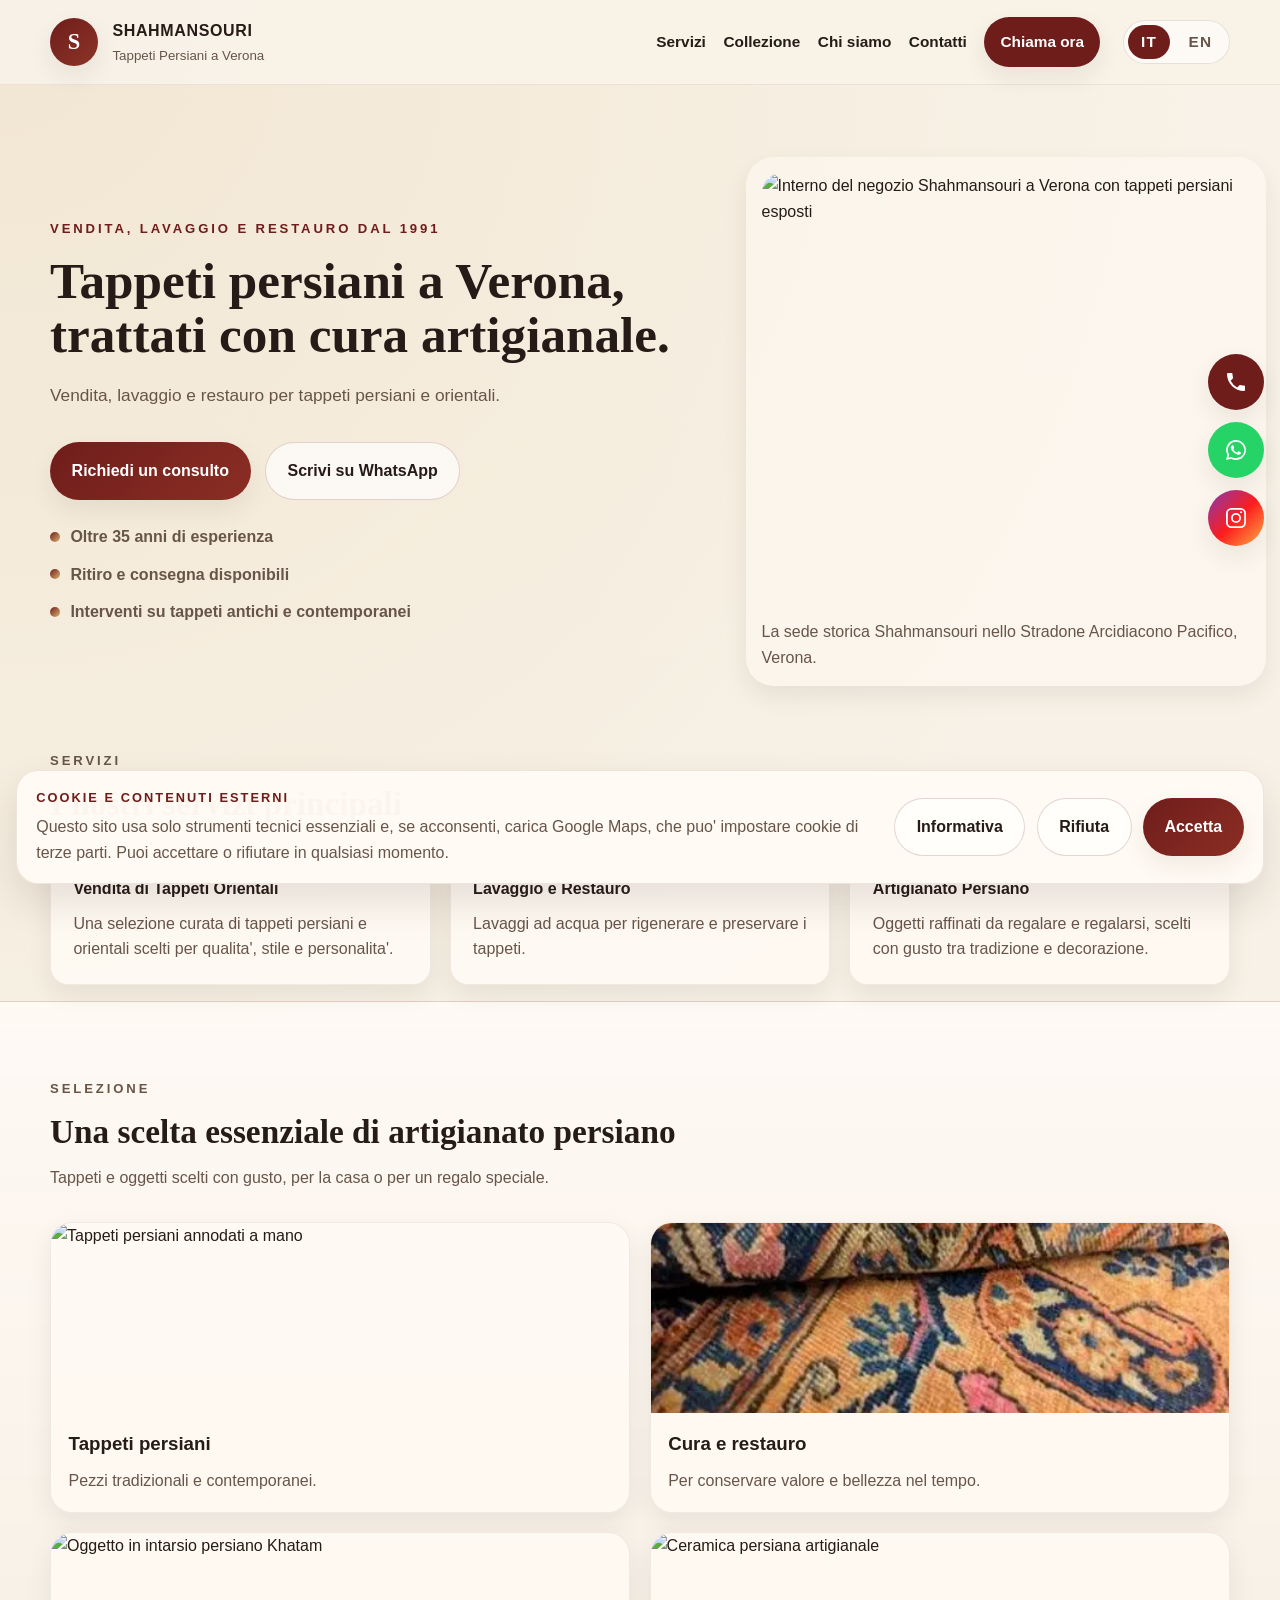
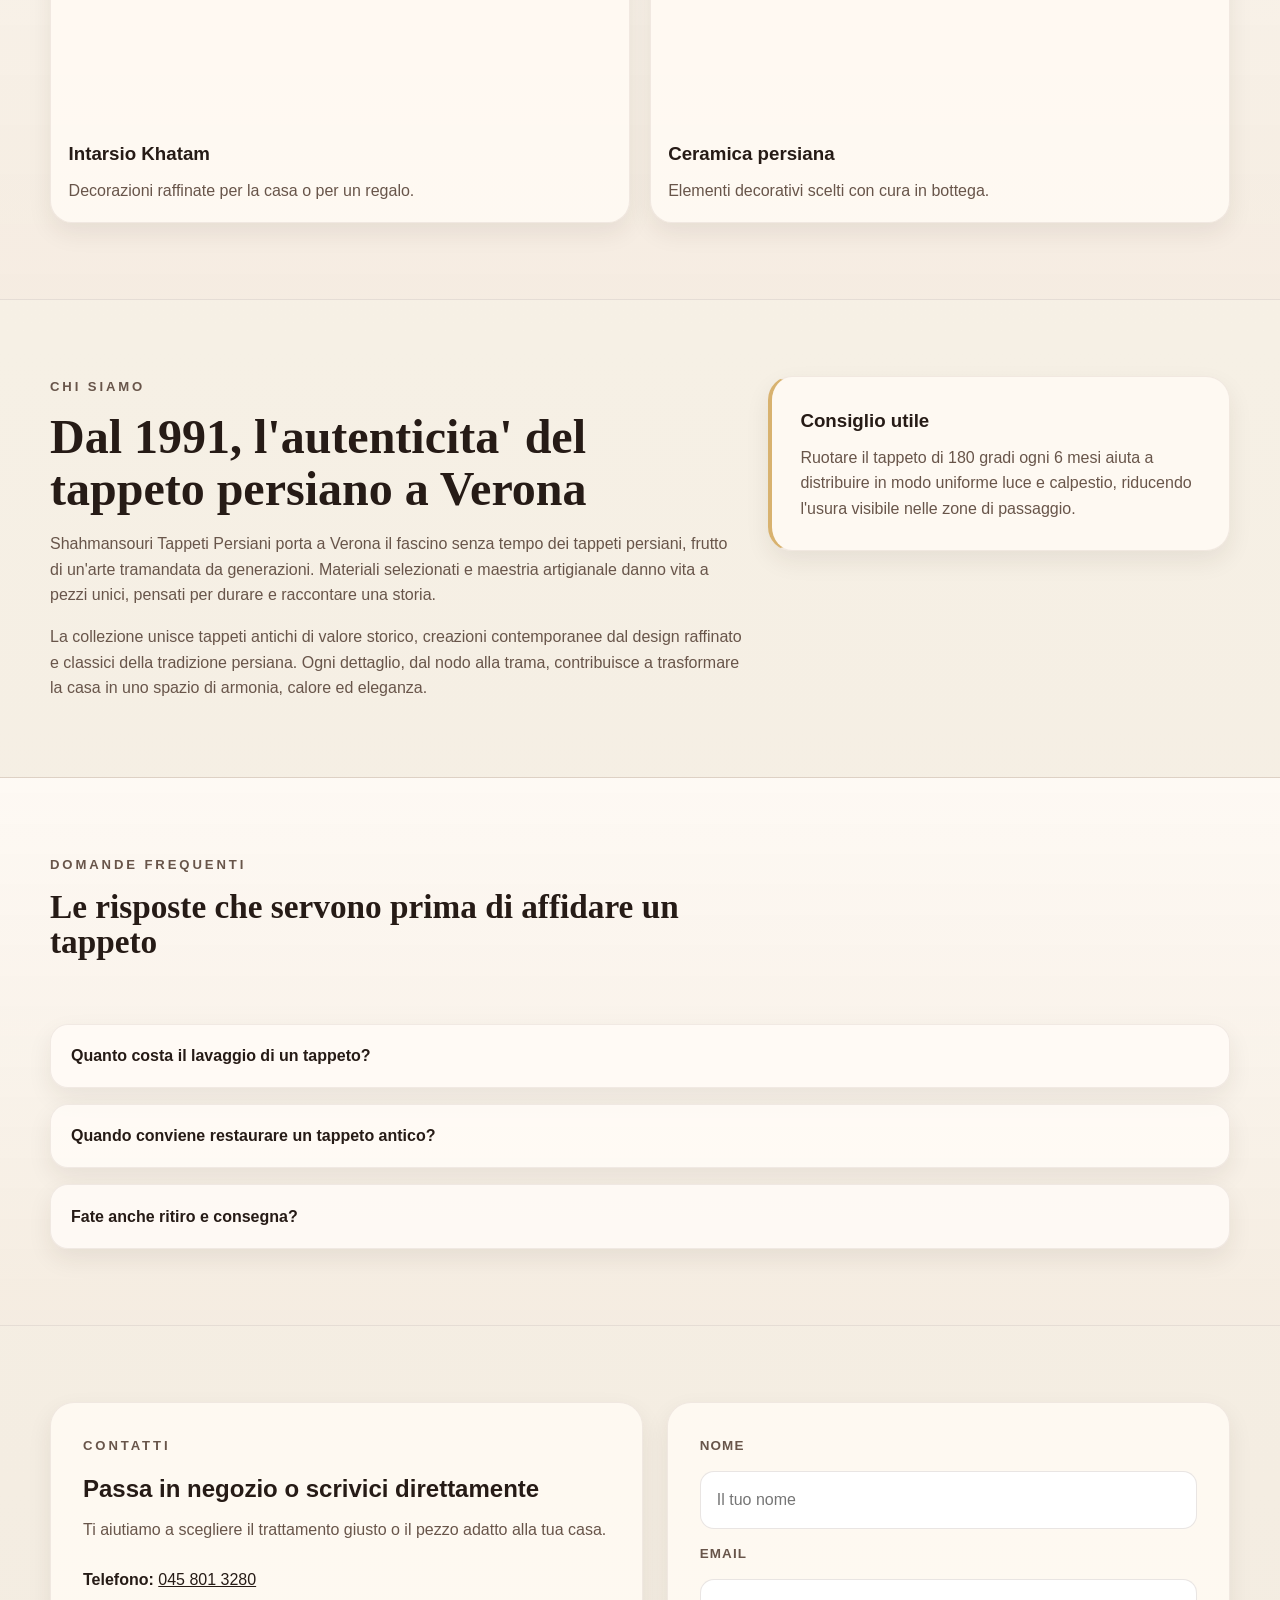
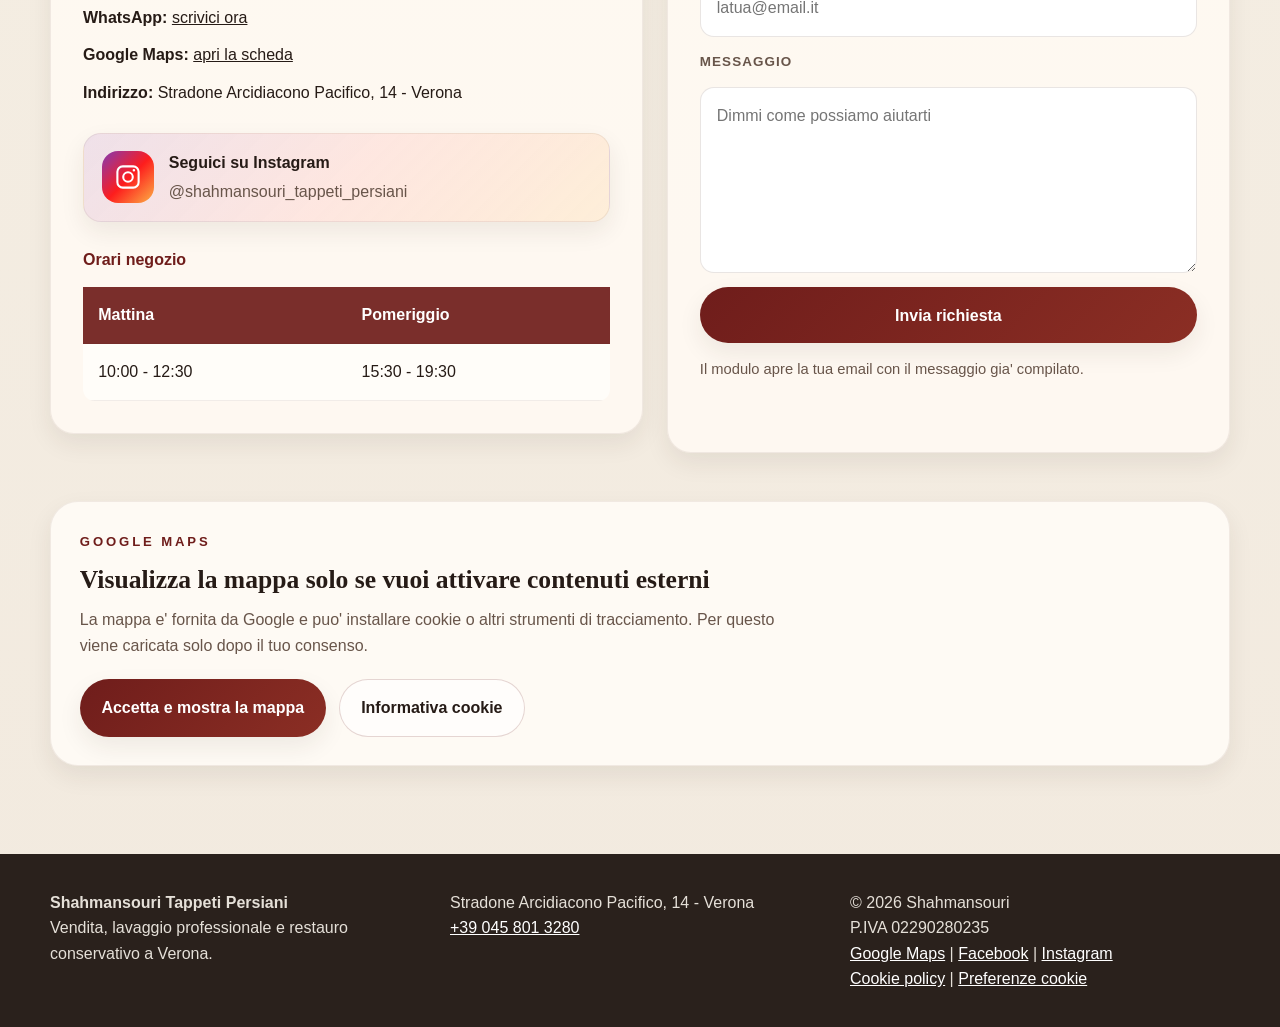
==== commit d03c16e6: "Use stable live image for missing collection cards" ====
--- a/index.html
+++ b/index.html
@@ -170,8 +170,8 @@
 
                     <article class="collection-card reveal">
                         <picture>
-                            <source media="(max-width: 767px)" srcset="intarsio-persiano-khatam-mobile.webp">
-                            <img src="intarsio-persiano-khatam-mobile.webp" alt="Oggetto in intarsio persiano Khatam" width="600" height="600" loading="lazy">
+                            <source media="(max-width: 767px)" srcset="HOME_optimized.webp">
+                            <img src="HOME_optimized.webp" alt="Oggetto in intarsio persiano Khatam" width="600" height="600" loading="lazy">
                         </picture>
                         <div class="card-copy">
                             <h3>Intarsio Khatam</h3>
@@ -181,8 +181,8 @@
 
                     <article class="collection-card reveal">
                         <picture>
-                            <source media="(max-width: 767px)" srcset="Ceramica-Persiana-Verona-mobile.webp">
-                            <img src="Ceramica-Persiana-Verona-mobile.webp" alt="Ceramica persiana artigianale" width="600" height="600" loading="lazy">
+                            <source media="(max-width: 767px)" srcset="HOME_optimized.webp">
+                            <img src="HOME_optimized.webp" alt="Ceramica persiana artigianale" width="600" height="600" loading="lazy">
                         </picture>
                         <div class="card-copy">
                             <h3>Ceramica persiana</h3>
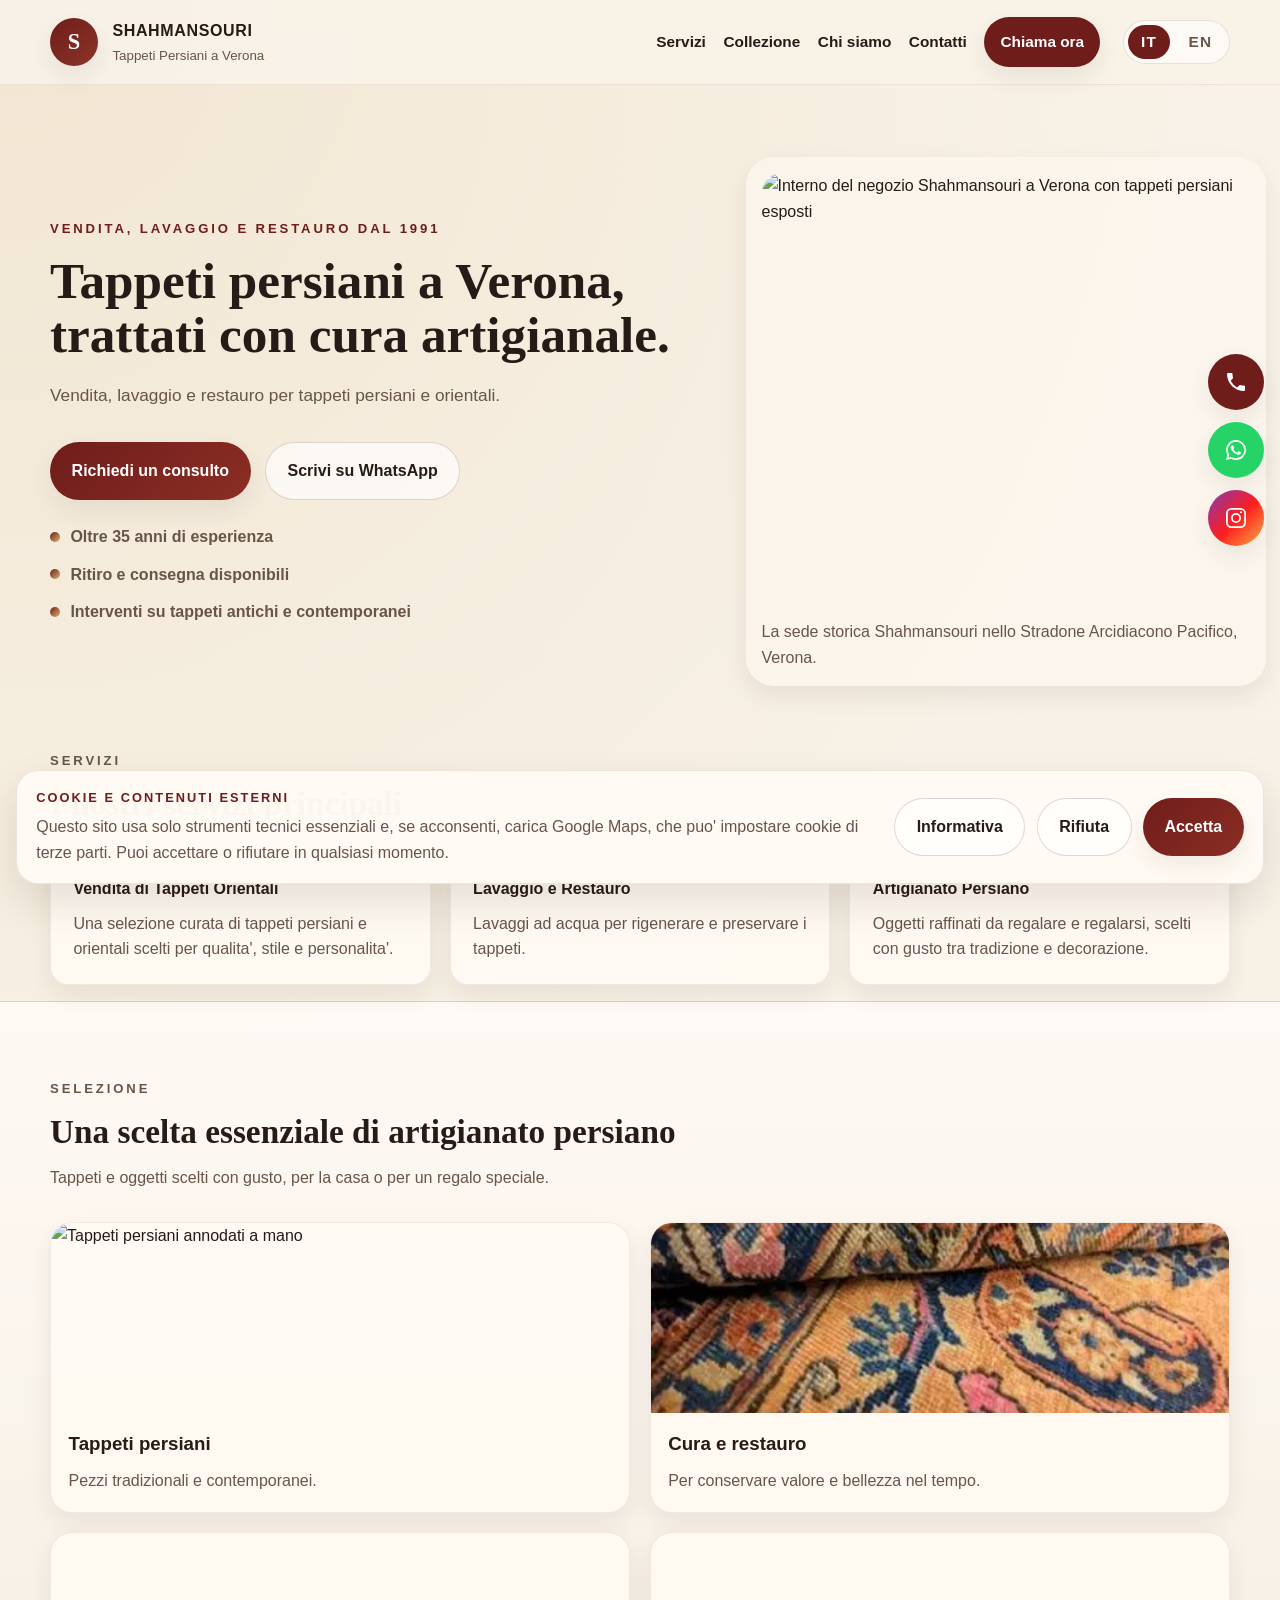
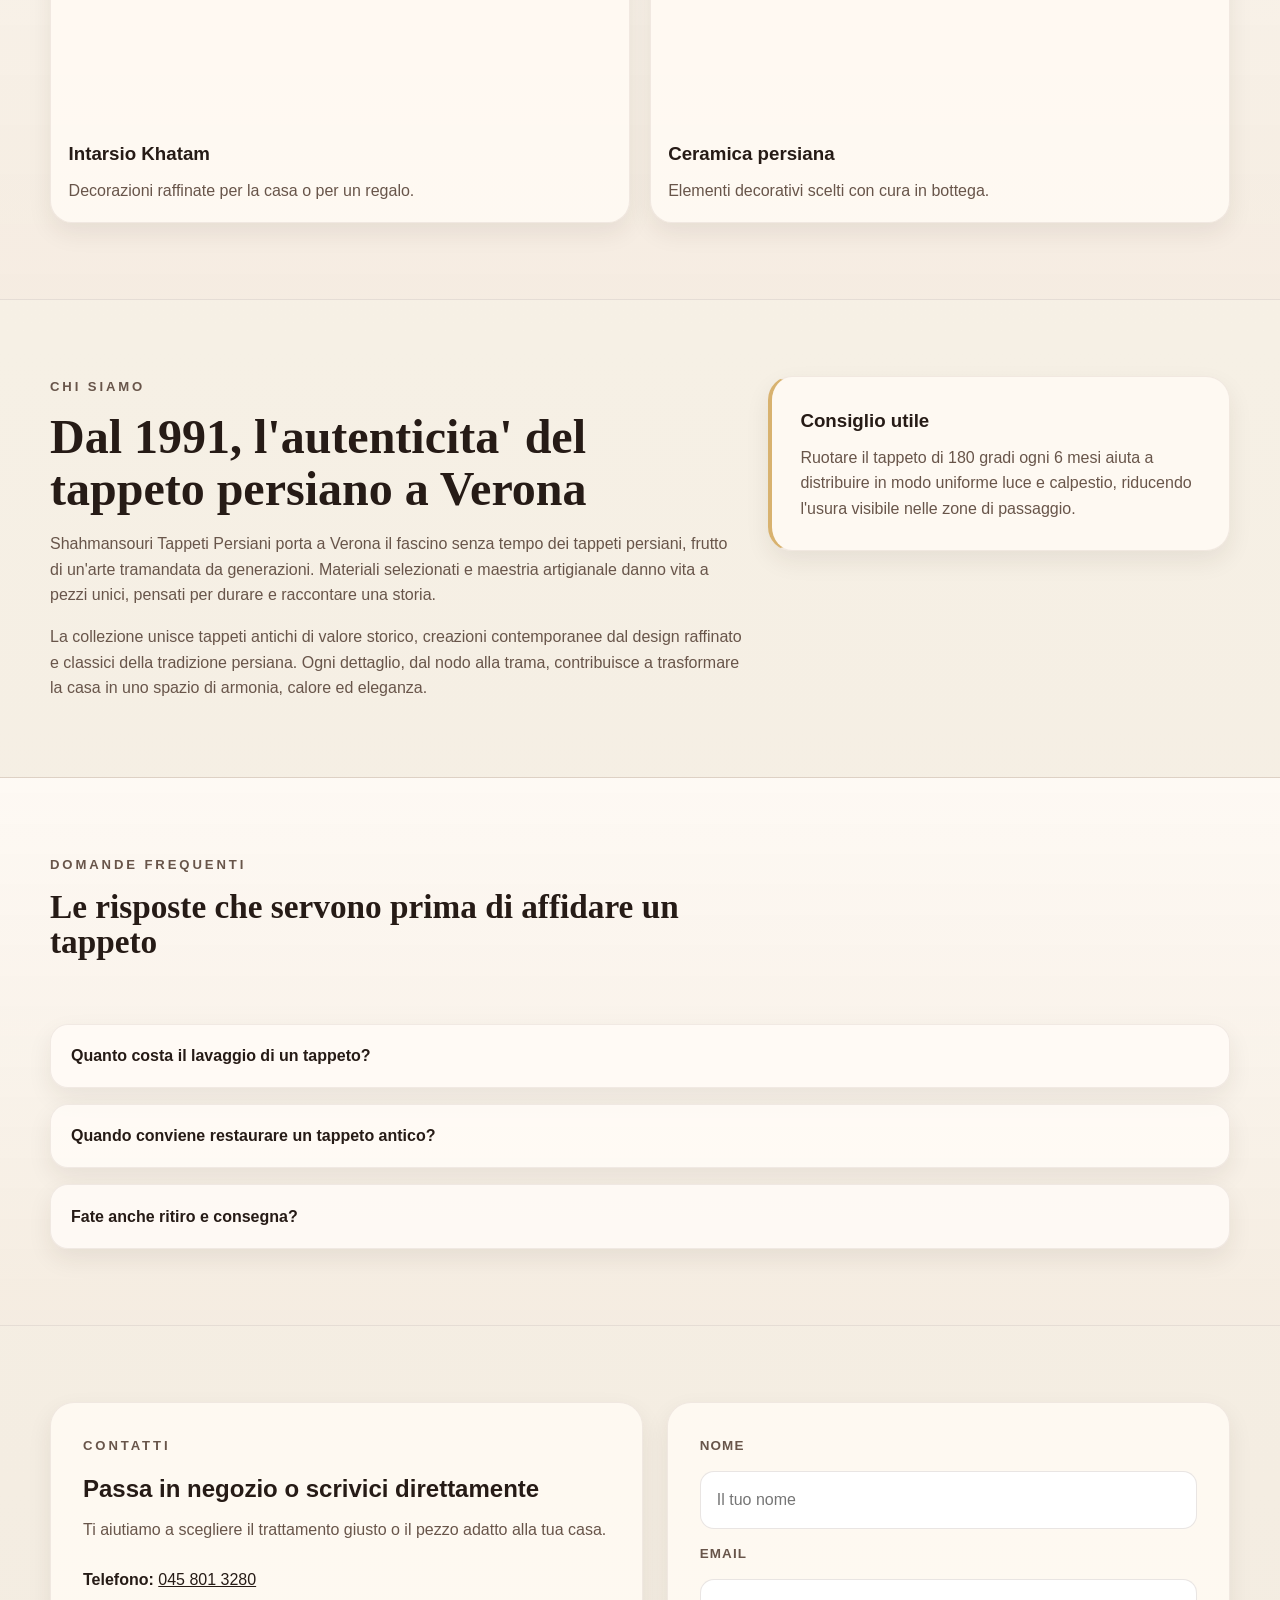
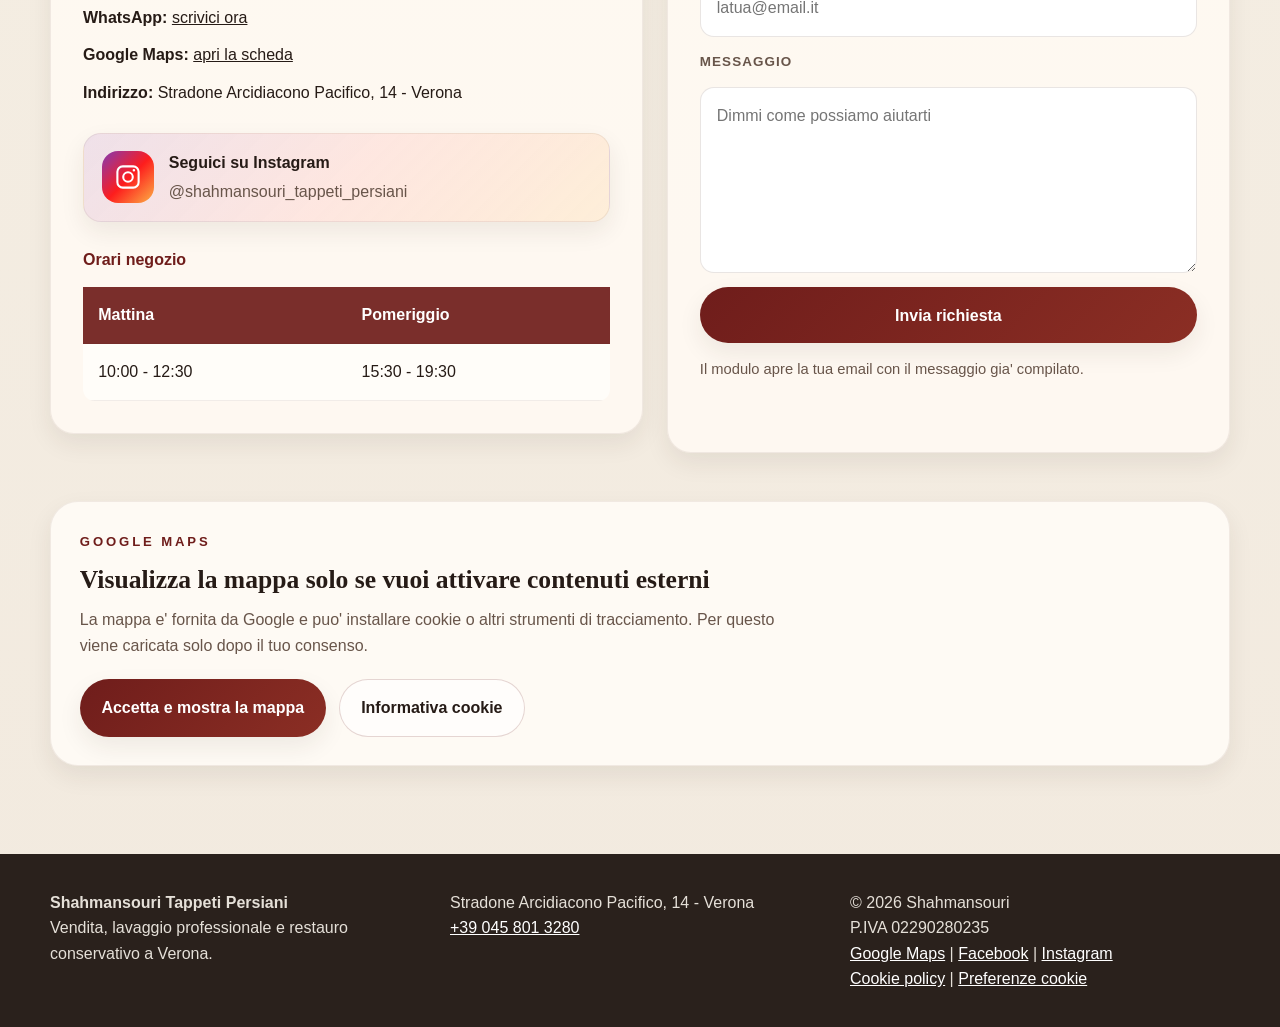
==== commit ecdb68d9: "Publish latest local site fixes" ====
--- a/index.html
+++ b/index.html
@@ -149,7 +149,7 @@
                     <article class="collection-card reveal">
                         <picture>
                             <source media="(max-width: 767px)" srcset="HOME_optimized.webp">
-                            <img src="HOME_optimized.webp" alt="Tappeti persiani annodati a mano" width="600" height="600" loading="lazy">
+                            <img src="tappeti-persiani-verona-mobile.webp" alt="Tappeti persiani annodati a mano" width="600" height="600" loading="lazy">
                         </picture>
                         <div class="card-copy">
                             <h3>Tappeti persiani</h3>
@@ -171,7 +171,7 @@
                     <article class="collection-card reveal">
                         <picture>
                             <source media="(max-width: 767px)" srcset="HOME_optimized.webp">
-                            <img src="HOME_optimized.webp" alt="Oggetto in intarsio persiano Khatam" width="600" height="600" loading="lazy">
+                            <img src="intarsio-persiano-khatam-mobile.webp" alt="Oggetto in intarsio persiano Khatam" width="600" height="600" loading="lazy">
                         </picture>
                         <div class="card-copy">
                             <h3>Intarsio Khatam</h3>
@@ -182,7 +182,7 @@
                     <article class="collection-card reveal">
                         <picture>
                             <source media="(max-width: 767px)" srcset="HOME_optimized.webp">
-                            <img src="HOME_optimized.webp" alt="Ceramica persiana artigianale" width="600" height="600" loading="lazy">
+                            <img src="Ceramica-Persiana-Verona-mobile.webp" alt="Ceramica persiana artigianale" width="600" height="600" loading="lazy">
                         </picture>
                         <div class="card-copy">
                             <h3>Ceramica persiana</h3>
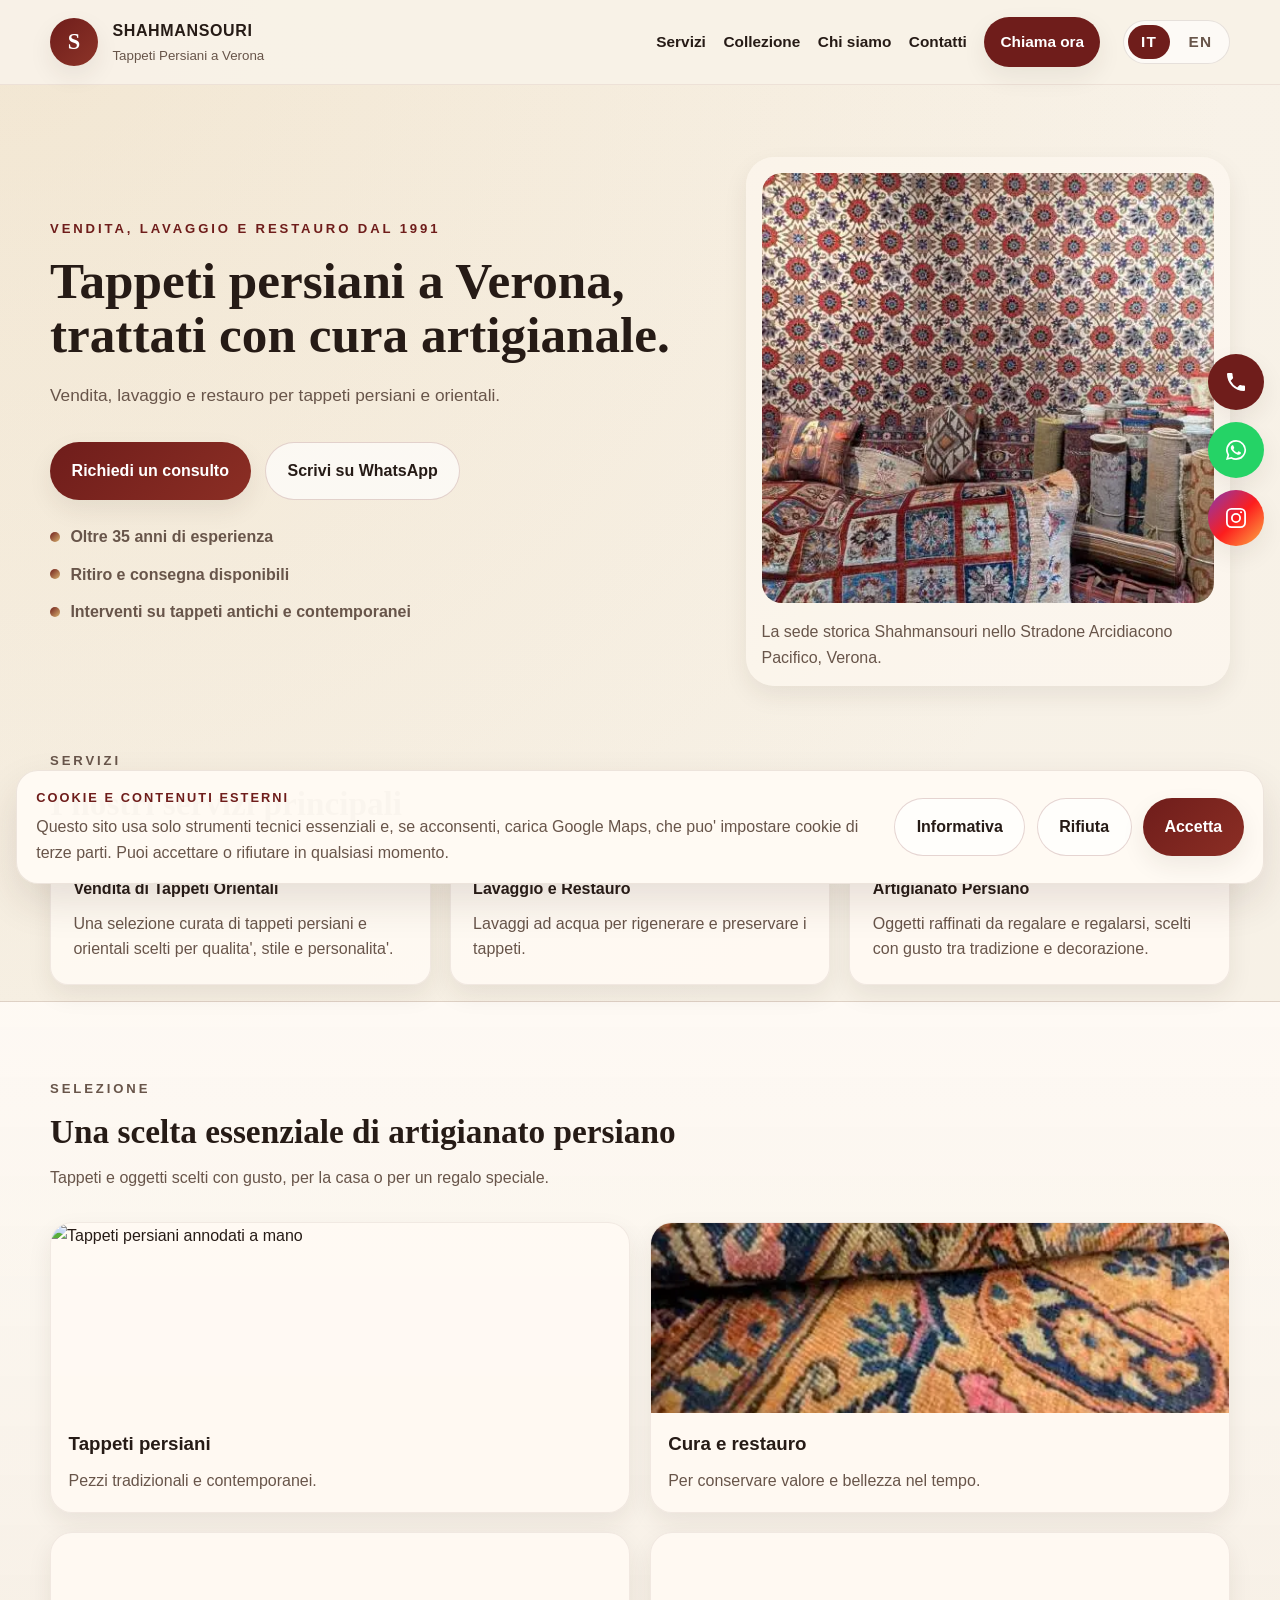
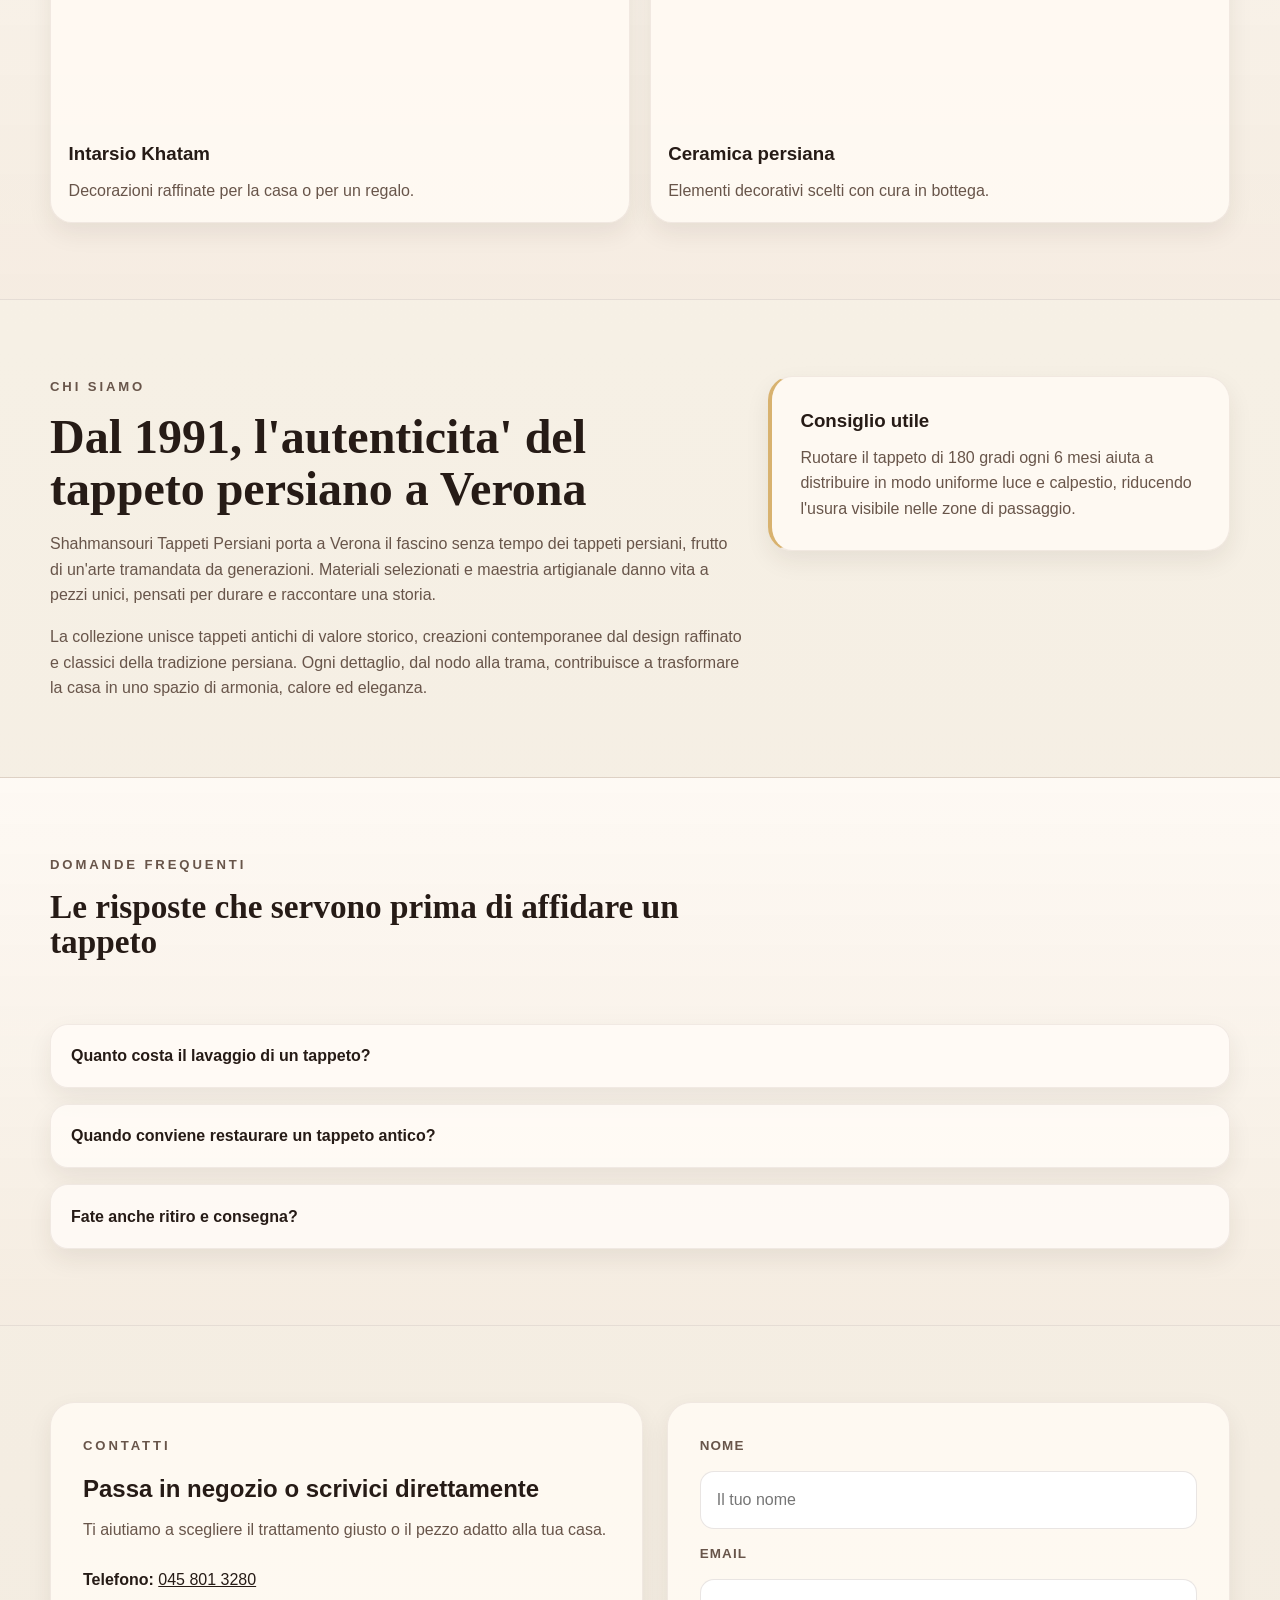
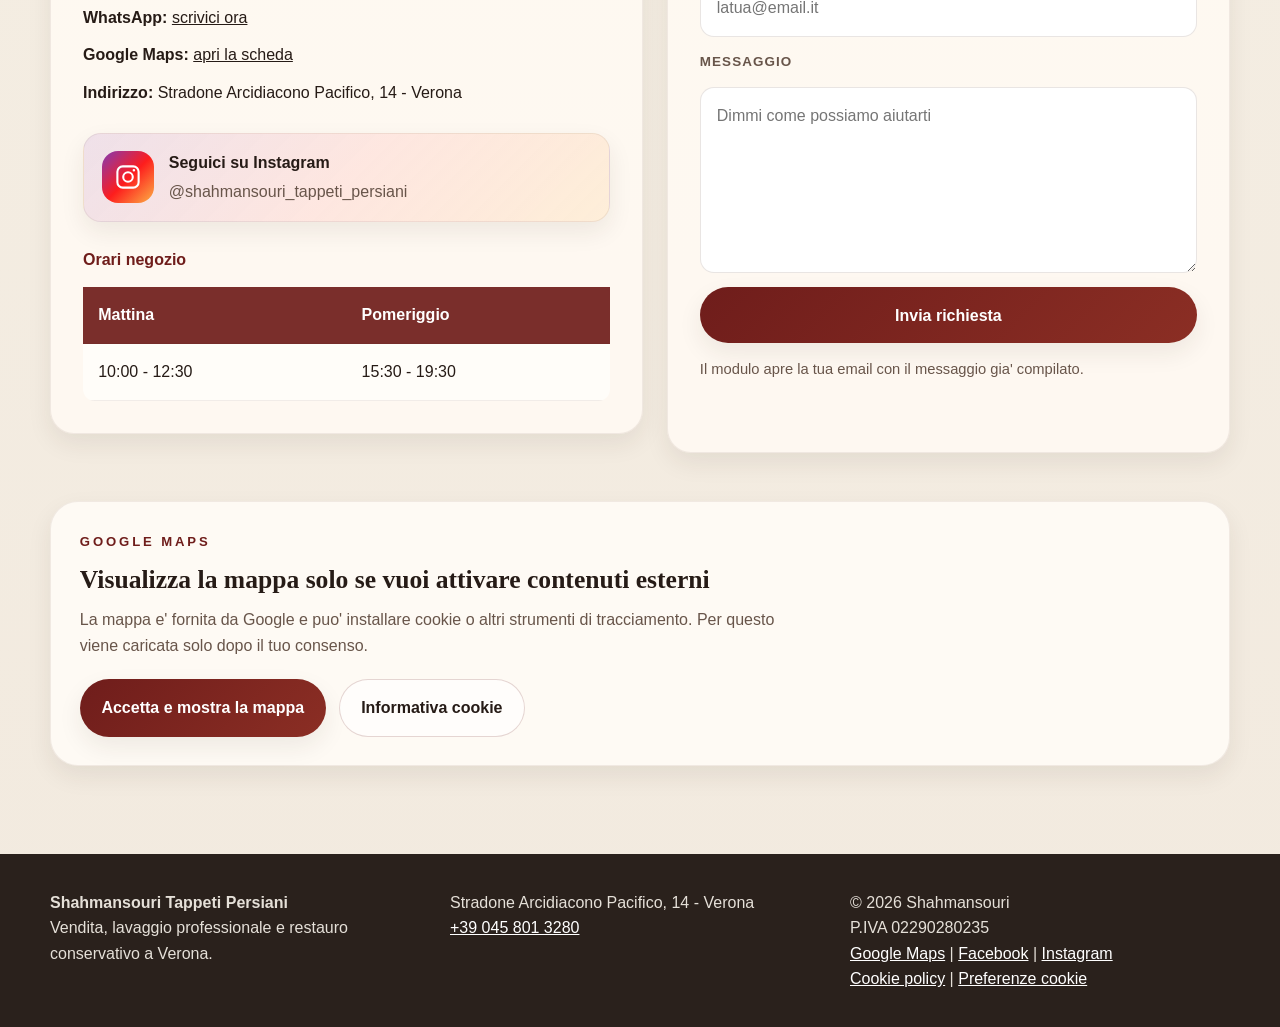
==== commit 5e3fbeec: "Update index.html correzione url immagini" ====
--- a/index.html
+++ b/index.html
@@ -98,7 +98,7 @@
                 <figure class="hero-visual">
                     <picture>
                         <img
-                            src="HOME_optimized.webp"
+                            src="tappeti-verona-restauro-mobile.webp"
                             alt="Interno del negozio Shahmansouri a Verona con tappeti persiani esposti"
                             fetchpriority="high"
                             loading="eager"
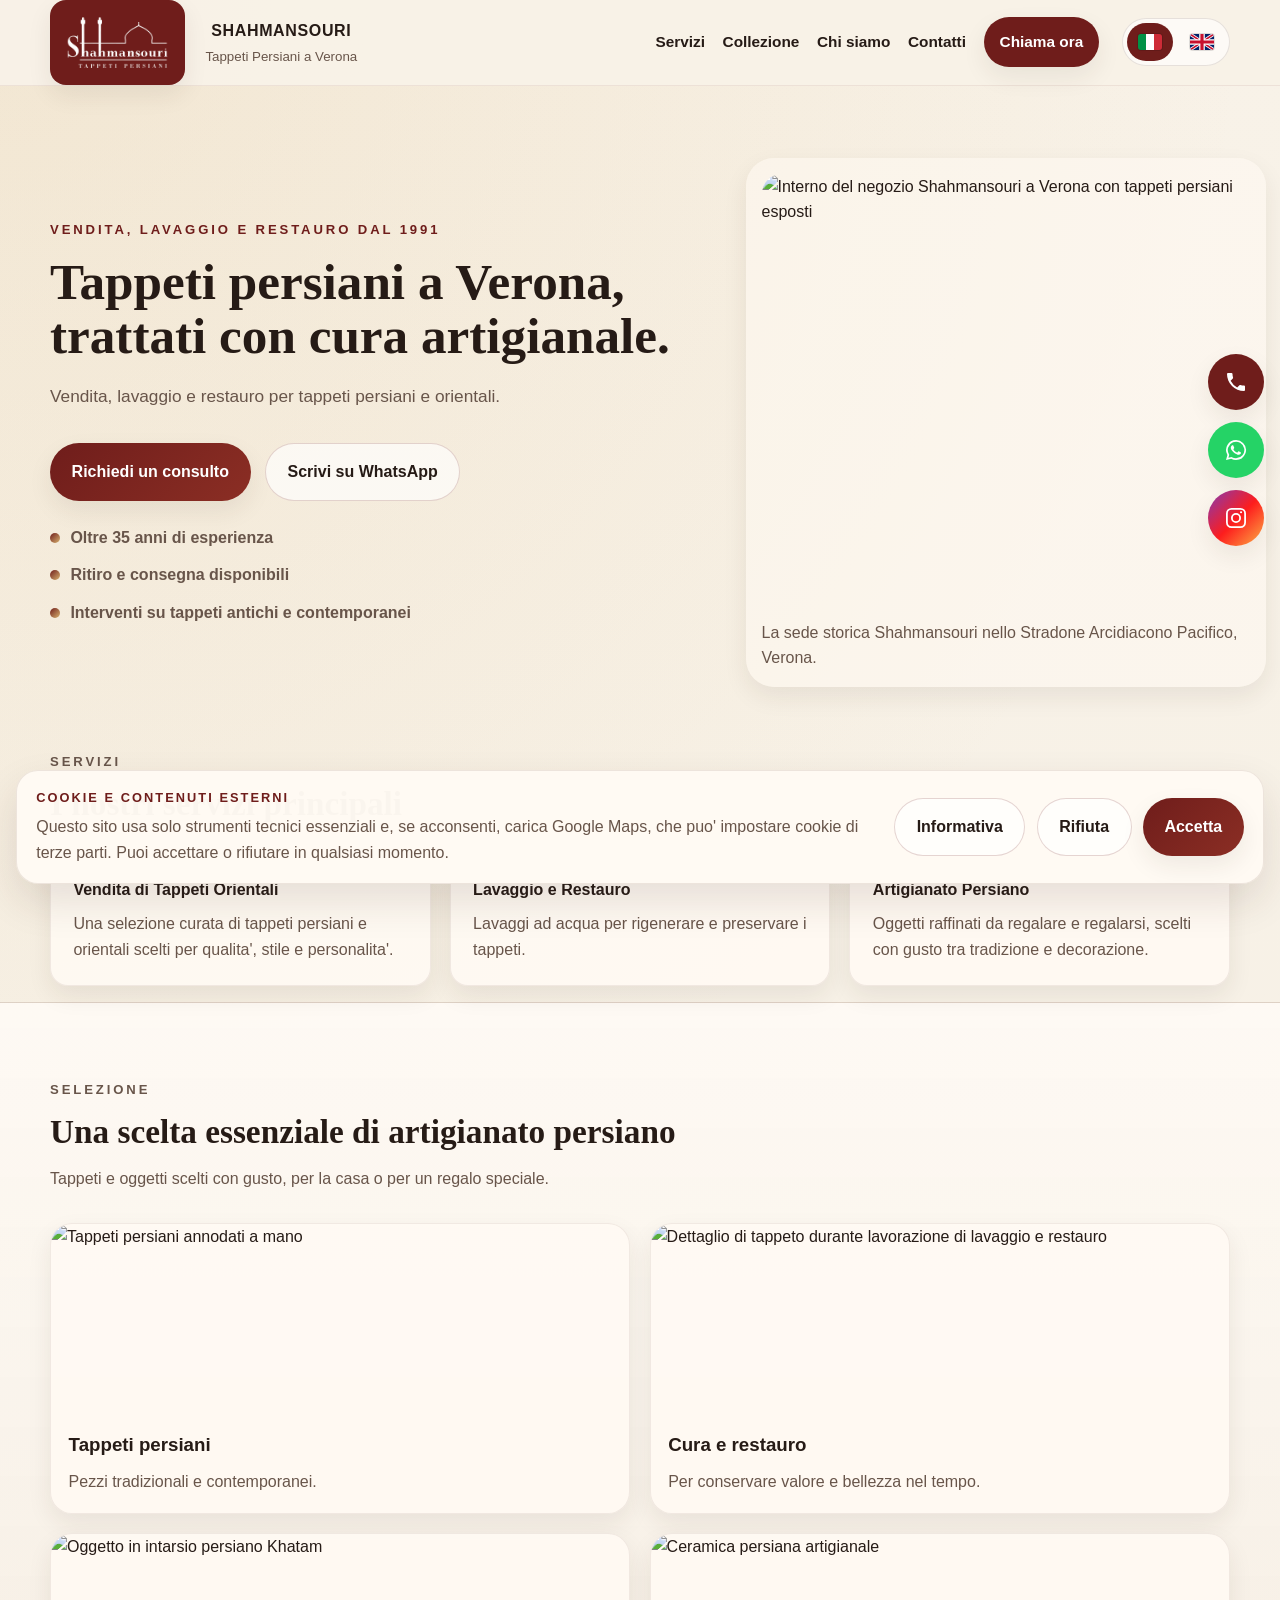
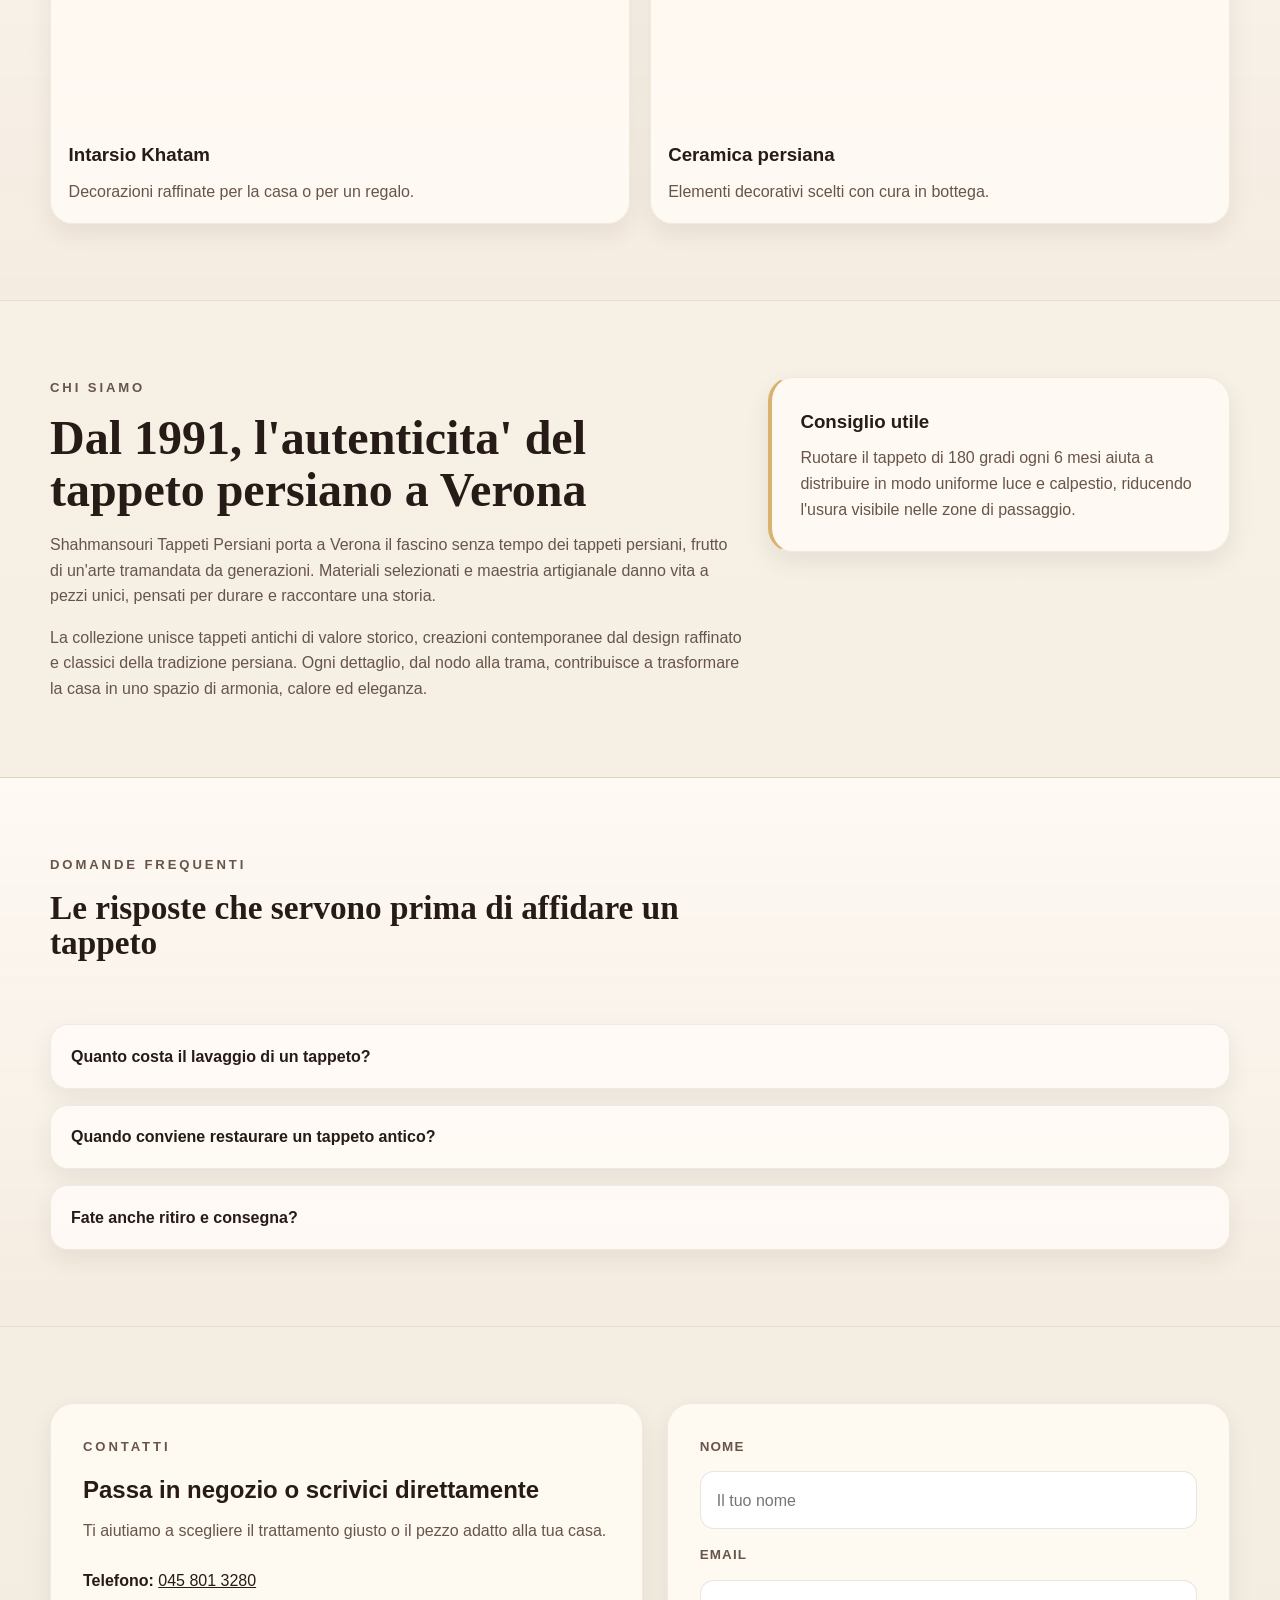
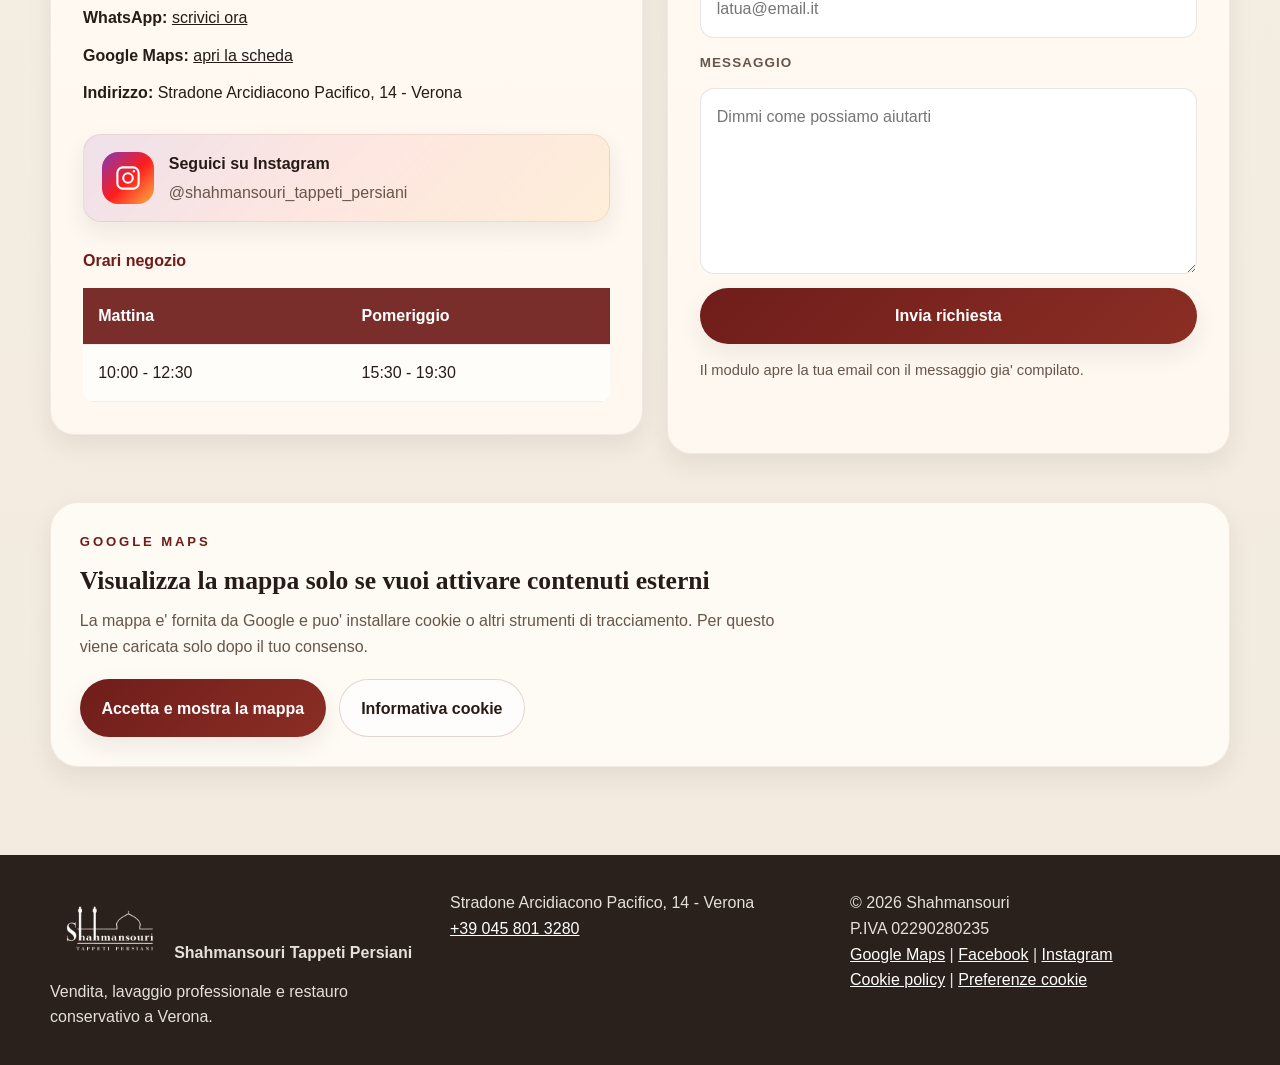
==== commit 2c58e412: "Align local site with uploaded logo" ====
--- a/index.html
+++ b/index.html
@@ -9,7 +9,7 @@
     <meta http-equiv="Content-Security-Policy" content="default-src 'self'; script-src 'self' 'sha256-X7M4j4RfcPosdsd8VoTT4KIIyjsyhcDF1NCoS5s9+d0='; style-src 'self'; img-src 'self' data: https:; font-src 'self' data:; connect-src 'self'; frame-src https://www.google.com; object-src 'none'; base-uri 'self'; form-action 'self' mailto:; upgrade-insecure-requests">
     <meta property="og:title" content="Shahmansouri | Tappeti Persiani a Verona">
     <meta property="og:description" content="Dal 1991 a Verona: vendita, lavaggio professionale e restauro conservativo di tappeti persiani e orientali.">
-    <meta property="og:image" content="HOME_optimized.webp">
+    <meta property="og:image" content="tappeti-verona-restauro.webp">
     <meta property="og:url" content="https://persianhandicrafts.it">
     <meta property="og:type" content="website">
     <link rel="canonical" href="https://persianhandicrafts.it/">
@@ -18,14 +18,14 @@
     <link rel="alternate" hreflang="x-default" href="https://persianhandicrafts.it/">
     <link rel="preload" href="style.css" as="style">
     <link rel="stylesheet" href="style.css">
-    <link rel="preload" as="image" href="HOME_optimized.webp" fetchpriority="high">
+    <link rel="preload" as="image" href="tappeti-verona-restauro.webp" fetchpriority="high">
     <script src="script.js" defer></script>
     <script type="application/ld+json">
         {
             "@context": "https://schema.org",
             "@type": "LocalBusiness",
             "name": "Shahmansouri Tappeti Persiani",
-            "image": "https://persianhandicrafts.it/HOME_optimized.webp",
+            "image": "https://persianhandicrafts.it/tappeti-verona-restauro.webp",
             "url": "https://persianhandicrafts.it",
             "telephone": "+390458013280",
             "address": {
@@ -48,7 +48,15 @@
     <header class="site-header">
         <div class="container header-bar">
             <a class="brand" href="#top" aria-label="Shahmansouri Home">
-                <span class="brand-mark">S</span>
+                <span class="brand-logo-badge">
+                    <img
+                        class="brand-logo"
+                        src="logo-shahmansouri-tappeti-verona.webp"
+                        alt="Logo Shahmansouri Tappeti Persiani"
+                        width="280"
+                        height="160"
+                    >
+                </span>
                 <span class="brand-copy">
                     <strong>Shahmansouri</strong>
                     <small>Tappeti Persiani a Verona</small>
@@ -66,8 +74,18 @@
                 <a href="#contatti">Contatti</a>
                 <a class="nav-phone" href="tel:+390458013280">Chiama ora</a>
                 <nav class="language-switch" aria-label="Lingua">
-                    <a class="language-link is-active" href="index.html" lang="it" hreflang="it">IT</a>
-                    <a class="language-link" href="english.html" lang="en" hreflang="en">EN</a>
+                    <a class="language-link is-active" href="index.html" lang="it" hreflang="it" aria-label="Versione italiana" title="Italiano">
+                        <span class="flag flag-it" aria-hidden="true"></span>
+                    </a>
+                    <a class="language-link" href="english.html" lang="en" hreflang="en" aria-label="English version" title="English">
+                        <svg class="flag flag-gb" viewBox="0 0 60 40" aria-hidden="true">
+                            <rect width="60" height="40" fill="#012169"/>
+                            <path d="M0 0L60 40M60 0L0 40" stroke="#fff" stroke-width="8"/>
+                            <path d="M0 0L60 40M60 0L0 40" stroke="#C8102E" stroke-width="4"/>
+                            <path d="M30 0V40M0 20H60" stroke="#fff" stroke-width="14"/>
+                            <path d="M30 0V40M0 20H60" stroke="#C8102E" stroke-width="8"/>
+                        </svg>
+                    </a>
                 </nav>
             </nav>
         </div>
@@ -98,7 +116,7 @@
                 <figure class="hero-visual">
                     <picture>
                         <img
-                            src="tappeti-verona-restauro-mobile.webp"
+                            src="tappeti-verona-restauro.webp"
                             alt="Interno del negozio Shahmansouri a Verona con tappeti persiani esposti"
                             fetchpriority="high"
                             loading="eager"
@@ -148,8 +166,8 @@
                 <div class="collection-grid">
                     <article class="collection-card reveal">
                         <picture>
-                            <source media="(max-width: 767px)" srcset="HOME_optimized.webp">
-                            <img src="tappeti-persiani-verona-mobile.webp" alt="Tappeti persiani annodati a mano" width="600" height="600" loading="lazy">
+                            <source media="(max-width: 767px)" srcset="tappeti-persiani-verona-mobile.webp">
+                            <img src="tappeti-persiani-verona.webp" alt="Tappeti persiani annodati a mano" width="600" height="600" loading="lazy">
                         </picture>
                         <div class="card-copy">
                             <h3>Tappeti persiani</h3>
@@ -160,7 +178,7 @@
                     <article class="collection-card reveal">
                         <picture>
                             <source media="(max-width: 767px)" srcset="lavaggio-restauro-tappeti-verona-mobile.webp">
-                            <img src="lavaggio-restauro-tappeti-verona-mobile.webp" alt="Dettaglio di tappeto durante lavorazione di lavaggio e restauro" width="600" height="600" loading="lazy">
+                            <img src="lavaggio-restauro-tappeti-verona.webp" alt="Dettaglio di tappeto durante lavorazione di lavaggio e restauro" width="600" height="600" loading="lazy">
                         </picture>
                         <div class="card-copy">
                             <h3>Cura e restauro</h3>
@@ -170,8 +188,8 @@
 
                     <article class="collection-card reveal">
                         <picture>
-                            <source media="(max-width: 767px)" srcset="HOME_optimized.webp">
-                            <img src="intarsio-persiano-khatam-mobile.webp" alt="Oggetto in intarsio persiano Khatam" width="600" height="600" loading="lazy">
+                            <source media="(max-width: 767px)" srcset="intarsio-persiano-khatam-mobile.webp">
+                            <img src="intarsio-persiano-khatam.webp" alt="Oggetto in intarsio persiano Khatam" width="600" height="600" loading="lazy">
                         </picture>
                         <div class="card-copy">
                             <h3>Intarsio Khatam</h3>
@@ -181,8 +199,8 @@
 
                     <article class="collection-card reveal">
                         <picture>
-                            <source media="(max-width: 767px)" srcset="HOME_optimized.webp">
-                            <img src="Ceramica-Persiana-Verona-mobile.webp" alt="Ceramica persiana artigianale" width="600" height="600" loading="lazy">
+                            <source media="(max-width: 767px)" srcset="Ceramica-Persiana-Verona-mobile.webp">
+                            <img src="Ceramica-Persiana-Verona.webp" alt="Ceramica persiana artigianale" width="600" height="600" loading="lazy">
                         </picture>
                         <div class="card-copy">
                             <h3>Ceramica persiana</h3>
@@ -362,6 +380,16 @@
     <footer class="site-footer">
         <div class="container footer-grid">
             <div>
+                <span class="footer-logo-badge">
+                    <img
+                        class="footer-logo"
+                        src="logo-shahmansouri-tappeti-verona.webp"
+                        alt="Logo Shahmansouri Tappeti Persiani"
+                        width="280"
+                        height="160"
+                        loading="lazy"
+                    >
+                </span>
                 <strong>Shahmansouri Tappeti Persiani</strong>
                 <p>Vendita, lavaggio professionale e restauro conservativo a Verona.</p>
             </div>
--- a/style.css
+++ b/style.css
@@ -131,24 +131,31 @@
     text-decoration: none;
 }
 
-.brand-mark {
-    display: grid;
-    place-items: center;
-    width: 48px;
-    height: 48px;
-    border-radius: 50%;
-    background: linear-gradient(135deg, var(--primary), #8c3428);
-    color: #fff;
-    font-family: Georgia, "Times New Roman", serif;
-    font-size: 1.4rem;
-    font-weight: 700;
+.brand-logo-badge {
+    display: inline-flex;
+    align-items: center;
+    justify-content: center;
+    padding: 0.4rem 0.7rem;
+    border-radius: 16px;
+    background: var(--primary);
     box-shadow: var(--shadow-soft);
+}
+
+.brand-logo {
+    display: block;
+    width: auto;
+    height: 72px;
+    object-fit: contain;
 }
 
 .brand-copy {
     display: flex;
     flex-direction: column;
-    gap: 0.1rem;
+    justify-content: center;
+    gap: 0.15rem;
+    align-self: center;
+    text-align: center;
+    padding-inline: 0.35rem;
 }
 
 .brand-copy strong {
@@ -188,16 +195,39 @@
     display: inline-flex;
     align-items: center;
     justify-content: center;
-    min-width: 40px;
-    min-height: 34px;
-    padding: 0 0.8rem;
+    width: 46px;
+    height: 38px;
+    padding: 0;
     border-radius: 999px;
     color: var(--muted);
     text-decoration: none;
-    font-size: 0.84rem;
-    font-weight: 800;
-    letter-spacing: 0.08em;
-    text-transform: uppercase;
+    font-size: 1rem;
+    font-weight: 400;
+    letter-spacing: 0;
+    text-transform: none;
+}
+
+.flag {
+    display: block;
+    width: 24px;
+    height: 16px;
+    border-radius: 3px;
+    box-shadow: 0 0 0 1px rgba(0, 0, 0, 0.12);
+    overflow: hidden;
+}
+
+.flag-it {
+    background: linear-gradient(
+        90deg,
+        #009246 0 33.33%,
+        #ffffff 33.33% 66.66%,
+        #ce2b37 66.66% 100%
+    );
+}
+
+.flag-gb {
+    width: 24px;
+    height: 16px;
 }
 
 .language-link.is-active {
@@ -664,6 +694,23 @@
     display: grid;
     grid-template-columns: repeat(3, minmax(0, 1fr));
     gap: 1.25rem;
+}
+
+.footer-logo-badge {
+    display: inline-flex;
+    align-items: center;
+    justify-content: center;
+    padding: 0.4rem 0.7rem;
+    border-radius: 16px;
+    background: var(--surface-dark);
+    margin-bottom: 0.85rem;
+}
+
+.footer-logo {
+    display: block;
+    width: auto;
+    height: 62px;
+    object-fit: contain;
 }
 
 .site-footer a {
@@ -902,6 +949,20 @@
         min-height: 76px;
     }
 
+    .brand-logo {
+        height: 56px;
+    }
+
+    .brand-logo-badge,
+    .footer-logo-badge {
+        padding: 0.35rem 0.55rem;
+        border-radius: 14px;
+    }
+
+    .footer-logo {
+        height: 50px;
+    }
+
     .container {
         width: min(calc(100% - 1.25rem), var(--container));
     }
--- a/style.css
+++ b/style.css
@@ -131,24 +131,31 @@
     text-decoration: none;
 }
 
-.brand-mark {
-    display: grid;
-    place-items: center;
-    width: 48px;
-    height: 48px;
-    border-radius: 50%;
-    background: linear-gradient(135deg, var(--primary), #8c3428);
-    color: #fff;
-    font-family: Georgia, "Times New Roman", serif;
-    font-size: 1.4rem;
-    font-weight: 700;
+.brand-logo-badge {
+    display: inline-flex;
+    align-items: center;
+    justify-content: center;
+    padding: 0.4rem 0.7rem;
+    border-radius: 16px;
+    background: var(--primary);
     box-shadow: var(--shadow-soft);
+}
+
+.brand-logo {
+    display: block;
+    width: auto;
+    height: 72px;
+    object-fit: contain;
 }
 
 .brand-copy {
     display: flex;
     flex-direction: column;
-    gap: 0.1rem;
+    justify-content: center;
+    gap: 0.15rem;
+    align-self: center;
+    text-align: center;
+    padding-inline: 0.35rem;
 }
 
 .brand-copy strong {
@@ -188,16 +195,39 @@
     display: inline-flex;
     align-items: center;
     justify-content: center;
-    min-width: 40px;
-    min-height: 34px;
-    padding: 0 0.8rem;
+    width: 46px;
+    height: 38px;
+    padding: 0;
     border-radius: 999px;
     color: var(--muted);
     text-decoration: none;
-    font-size: 0.84rem;
-    font-weight: 800;
-    letter-spacing: 0.08em;
-    text-transform: uppercase;
+    font-size: 1rem;
+    font-weight: 400;
+    letter-spacing: 0;
+    text-transform: none;
+}
+
+.flag {
+    display: block;
+    width: 24px;
+    height: 16px;
+    border-radius: 3px;
+    box-shadow: 0 0 0 1px rgba(0, 0, 0, 0.12);
+    overflow: hidden;
+}
+
+.flag-it {
+    background: linear-gradient(
+        90deg,
+        #009246 0 33.33%,
+        #ffffff 33.33% 66.66%,
+        #ce2b37 66.66% 100%
+    );
+}
+
+.flag-gb {
+    width: 24px;
+    height: 16px;
 }
 
 .language-link.is-active {
@@ -664,6 +694,23 @@
     display: grid;
     grid-template-columns: repeat(3, minmax(0, 1fr));
     gap: 1.25rem;
+}
+
+.footer-logo-badge {
+    display: inline-flex;
+    align-items: center;
+    justify-content: center;
+    padding: 0.4rem 0.7rem;
+    border-radius: 16px;
+    background: var(--surface-dark);
+    margin-bottom: 0.85rem;
+}
+
+.footer-logo {
+    display: block;
+    width: auto;
+    height: 62px;
+    object-fit: contain;
 }
 
 .site-footer a {
@@ -902,6 +949,20 @@
         min-height: 76px;
     }
 
+    .brand-logo {
+        height: 56px;
+    }
+
+    .brand-logo-badge,
+    .footer-logo-badge {
+        padding: 0.35rem 0.55rem;
+        border-radius: 14px;
+    }
+
+    .footer-logo {
+        height: 50px;
+    }
+
     .container {
         width: min(calc(100% - 1.25rem), var(--container));
     }
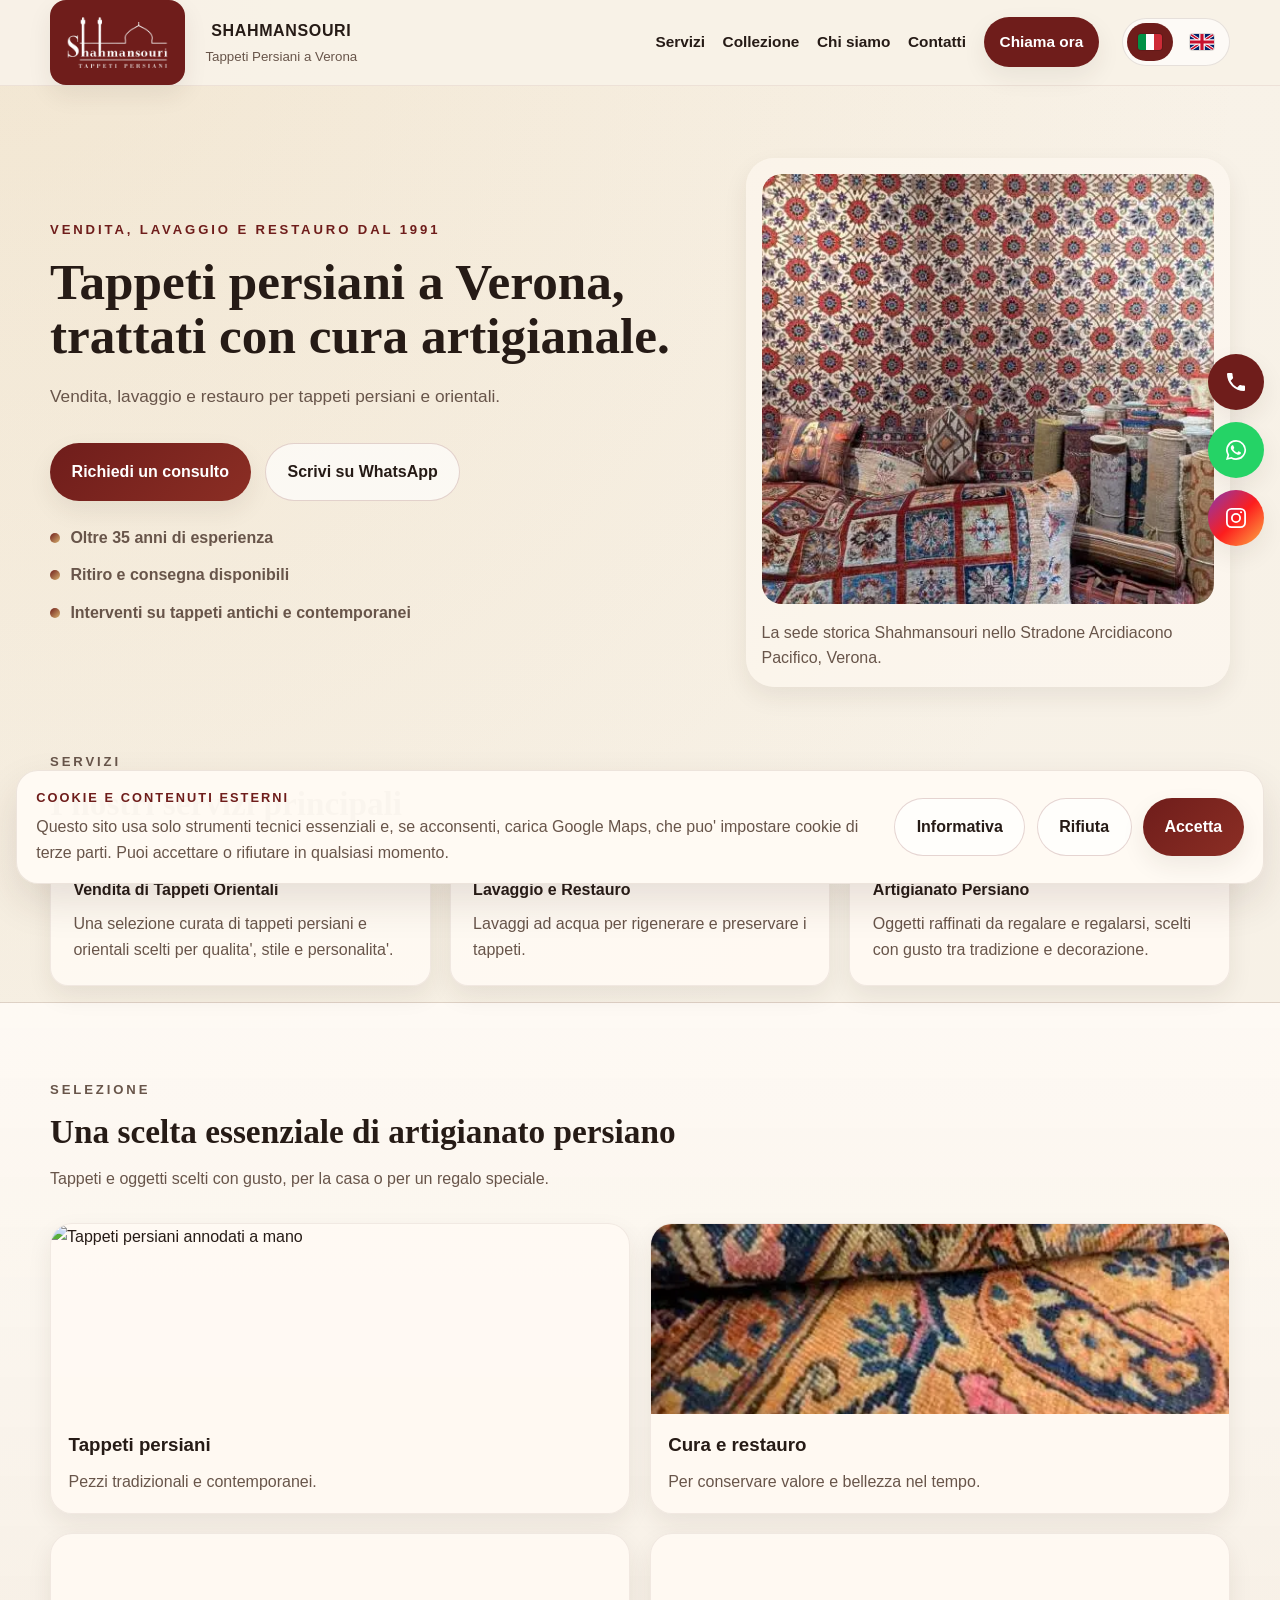
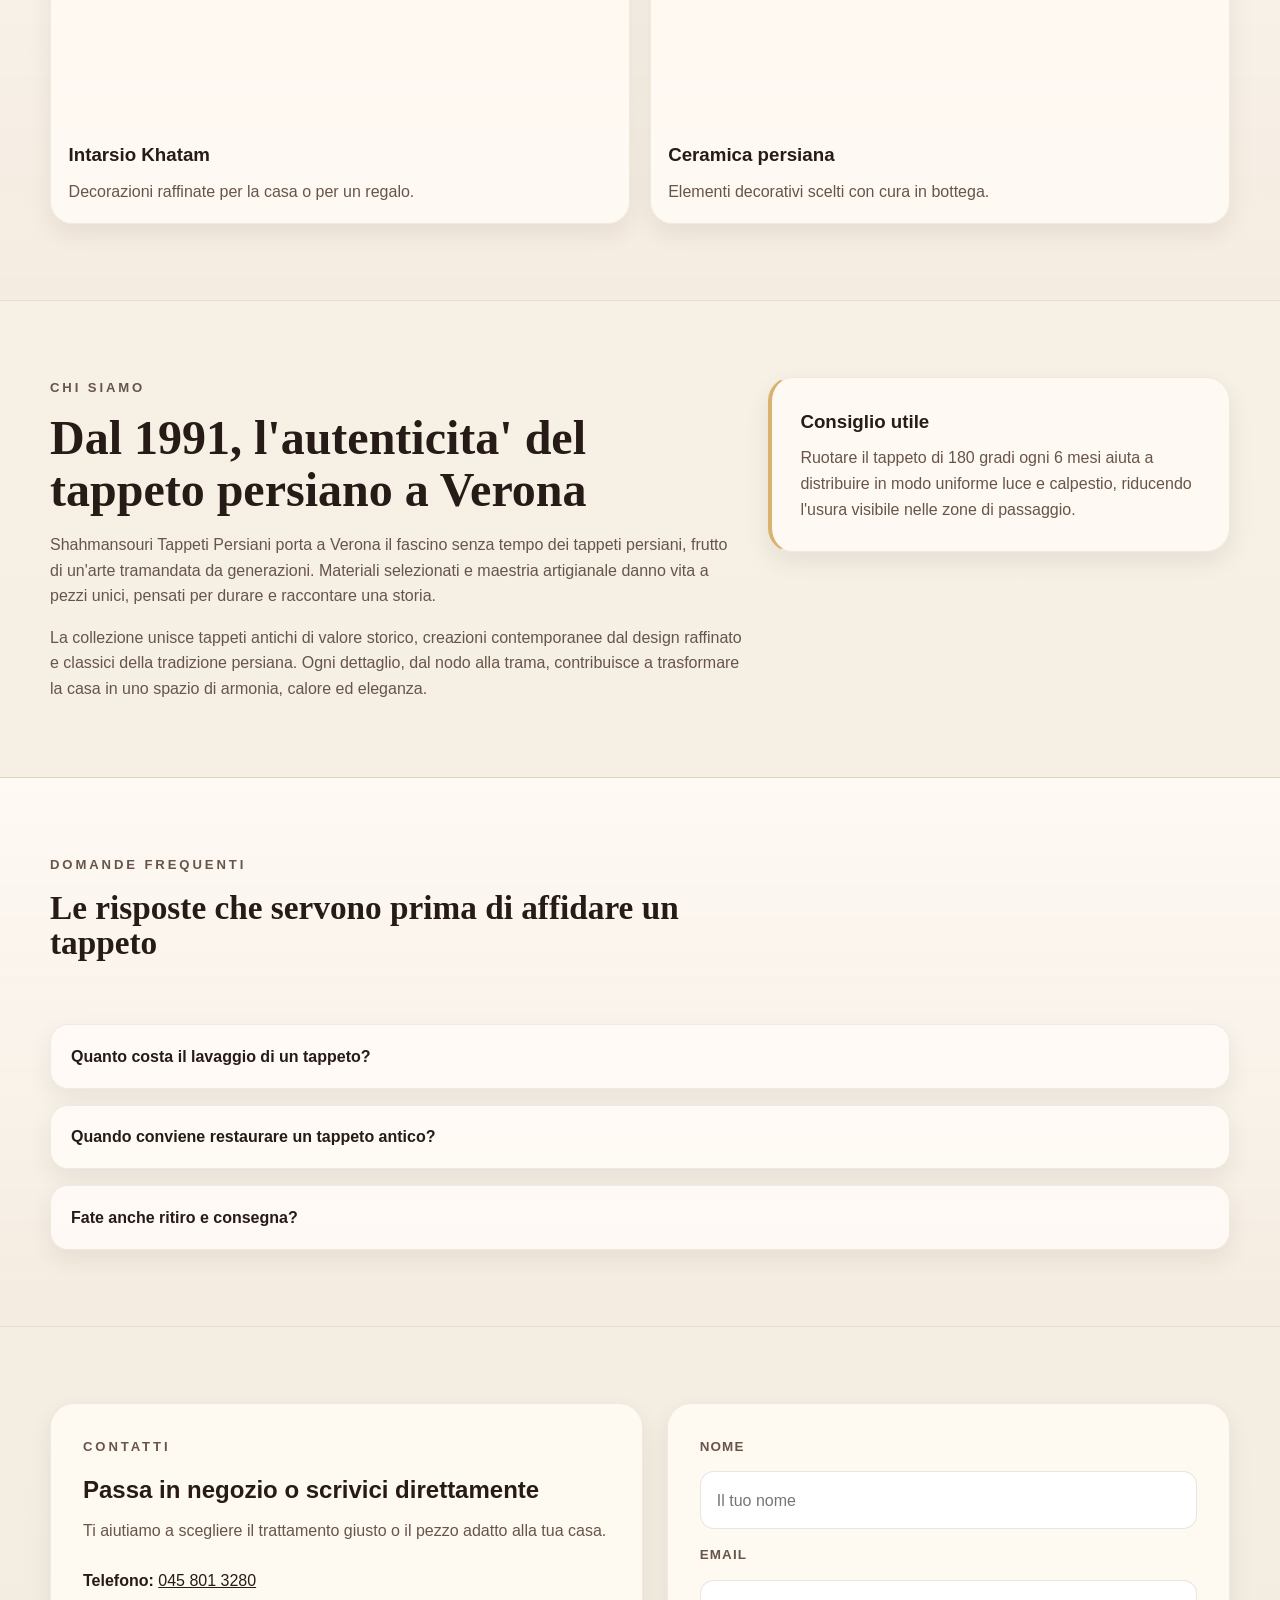
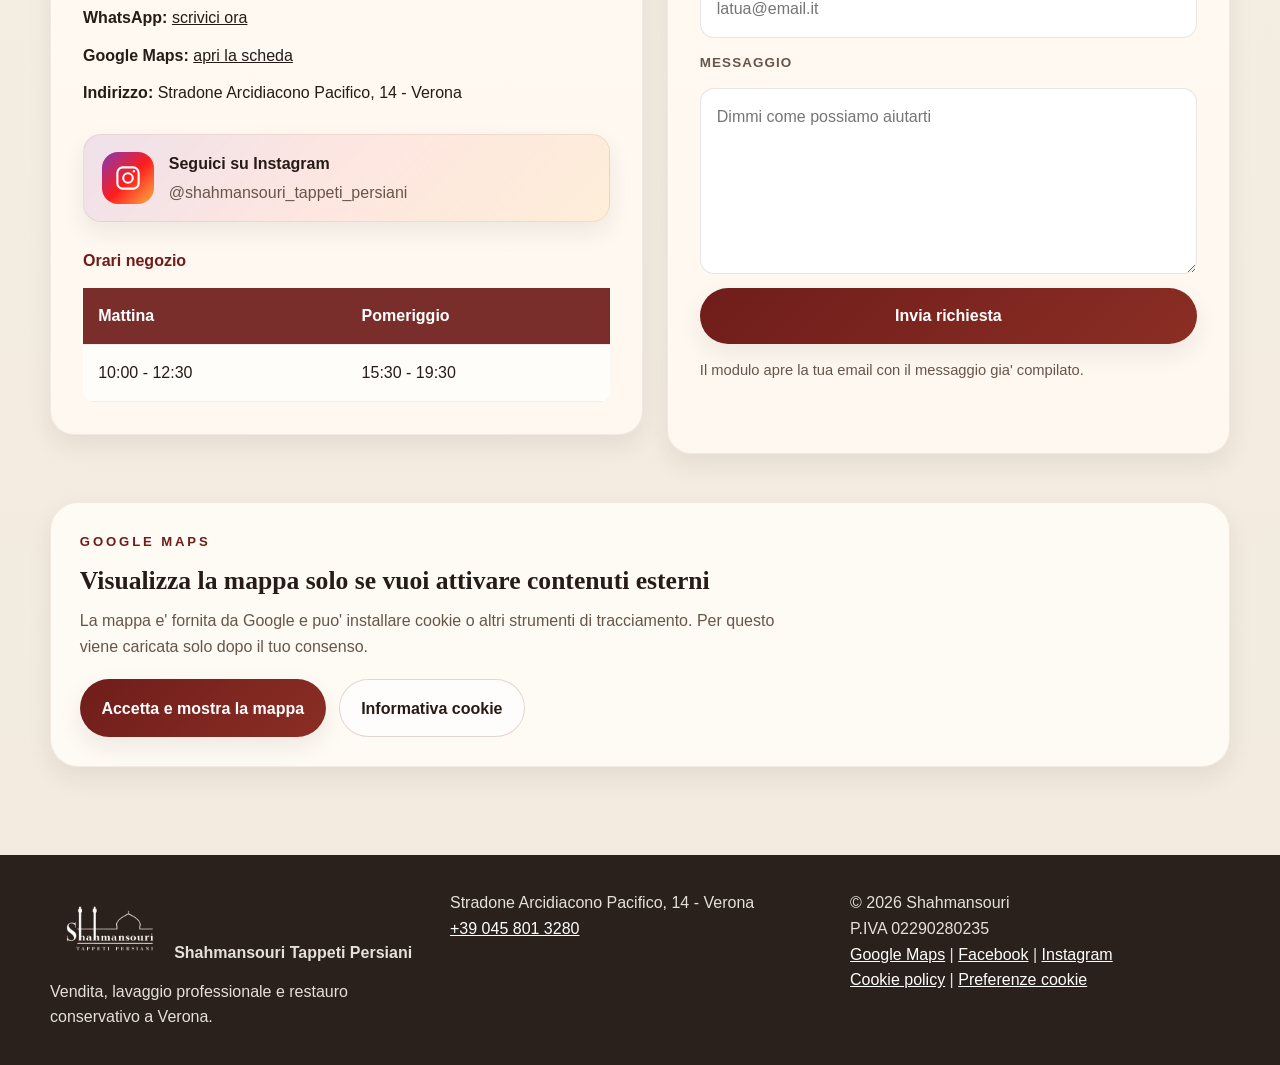
==== commit dab640ee: "Add files via upload" ====
--- a/index.html
+++ b/index.html
@@ -9,7 +9,7 @@
     <meta http-equiv="Content-Security-Policy" content="default-src 'self'; script-src 'self' 'sha256-X7M4j4RfcPosdsd8VoTT4KIIyjsyhcDF1NCoS5s9+d0='; style-src 'self'; img-src 'self' data: https:; font-src 'self' data:; connect-src 'self'; frame-src https://www.google.com; object-src 'none'; base-uri 'self'; form-action 'self' mailto:; upgrade-insecure-requests">
     <meta property="og:title" content="Shahmansouri | Tappeti Persiani a Verona">
     <meta property="og:description" content="Dal 1991 a Verona: vendita, lavaggio professionale e restauro conservativo di tappeti persiani e orientali.">
-    <meta property="og:image" content="tappeti-verona-restauro.webp">
+    <meta property="og:image" content="tappeti-verona-restauro-mobile.webp">
     <meta property="og:url" content="https://persianhandicrafts.it">
     <meta property="og:type" content="website">
     <link rel="canonical" href="https://persianhandicrafts.it/">
@@ -18,14 +18,14 @@
     <link rel="alternate" hreflang="x-default" href="https://persianhandicrafts.it/">
     <link rel="preload" href="style.css" as="style">
     <link rel="stylesheet" href="style.css">
-    <link rel="preload" as="image" href="tappeti-verona-restauro.webp" fetchpriority="high">
+    <link rel="preload" as="image" href="tappeti-verona-restauro-mobile.webp" fetchpriority="high">
     <script src="script.js" defer></script>
     <script type="application/ld+json">
         {
             "@context": "https://schema.org",
             "@type": "LocalBusiness",
             "name": "Shahmansouri Tappeti Persiani",
-            "image": "https://persianhandicrafts.it/tappeti-verona-restauro.webp",
+            "image": "https://persianhandicrafts.it/tappeti-verona-restauro-mobile.webp",
             "url": "https://persianhandicrafts.it",
             "telephone": "+390458013280",
             "address": {
@@ -116,7 +116,7 @@
                 <figure class="hero-visual">
                     <picture>
                         <img
-                            src="tappeti-verona-restauro.webp"
+                            src="tappeti-verona-restauro-mobile.webp"
                             alt="Interno del negozio Shahmansouri a Verona con tappeti persiani esposti"
                             fetchpriority="high"
                             loading="eager"
@@ -167,7 +167,7 @@
                     <article class="collection-card reveal">
                         <picture>
                             <source media="(max-width: 767px)" srcset="tappeti-persiani-verona-mobile.webp">
-                            <img src="tappeti-persiani-verona.webp" alt="Tappeti persiani annodati a mano" width="600" height="600" loading="lazy">
+                            <img src="tappeti-persiani-verona-mobile.webp" alt="Tappeti persiani annodati a mano" width="600" height="600" loading="lazy">
                         </picture>
                         <div class="card-copy">
                             <h3>Tappeti persiani</h3>
@@ -178,7 +178,7 @@
                     <article class="collection-card reveal">
                         <picture>
                             <source media="(max-width: 767px)" srcset="lavaggio-restauro-tappeti-verona-mobile.webp">
-                            <img src="lavaggio-restauro-tappeti-verona.webp" alt="Dettaglio di tappeto durante lavorazione di lavaggio e restauro" width="600" height="600" loading="lazy">
+                            <img src="lavaggio-restauro-tappeti-verona-mobile.webp" alt="Dettaglio di tappeto durante lavorazione di lavaggio e restauro" width="600" height="600" loading="lazy">
                         </picture>
                         <div class="card-copy">
                             <h3>Cura e restauro</h3>
@@ -189,7 +189,7 @@
                     <article class="collection-card reveal">
                         <picture>
                             <source media="(max-width: 767px)" srcset="intarsio-persiano-khatam-mobile.webp">
-                            <img src="intarsio-persiano-khatam.webp" alt="Oggetto in intarsio persiano Khatam" width="600" height="600" loading="lazy">
+                            <img src="intarsio-persiano-khatam-mobile.webp" alt="Oggetto in intarsio persiano Khatam" width="600" height="600" loading="lazy">
                         </picture>
                         <div class="card-copy">
                             <h3>Intarsio Khatam</h3>
@@ -200,7 +200,7 @@
                     <article class="collection-card reveal">
                         <picture>
                             <source media="(max-width: 767px)" srcset="Ceramica-Persiana-Verona-mobile.webp">
-                            <img src="Ceramica-Persiana-Verona.webp" alt="Ceramica persiana artigianale" width="600" height="600" loading="lazy">
+                            <img src="Ceramica-Persiana-Verona-mobile.webp" alt="Ceramica persiana artigianale" width="600" height="600" loading="lazy">
                         </picture>
                         <div class="card-copy">
                             <h3>Ceramica persiana</h3>
